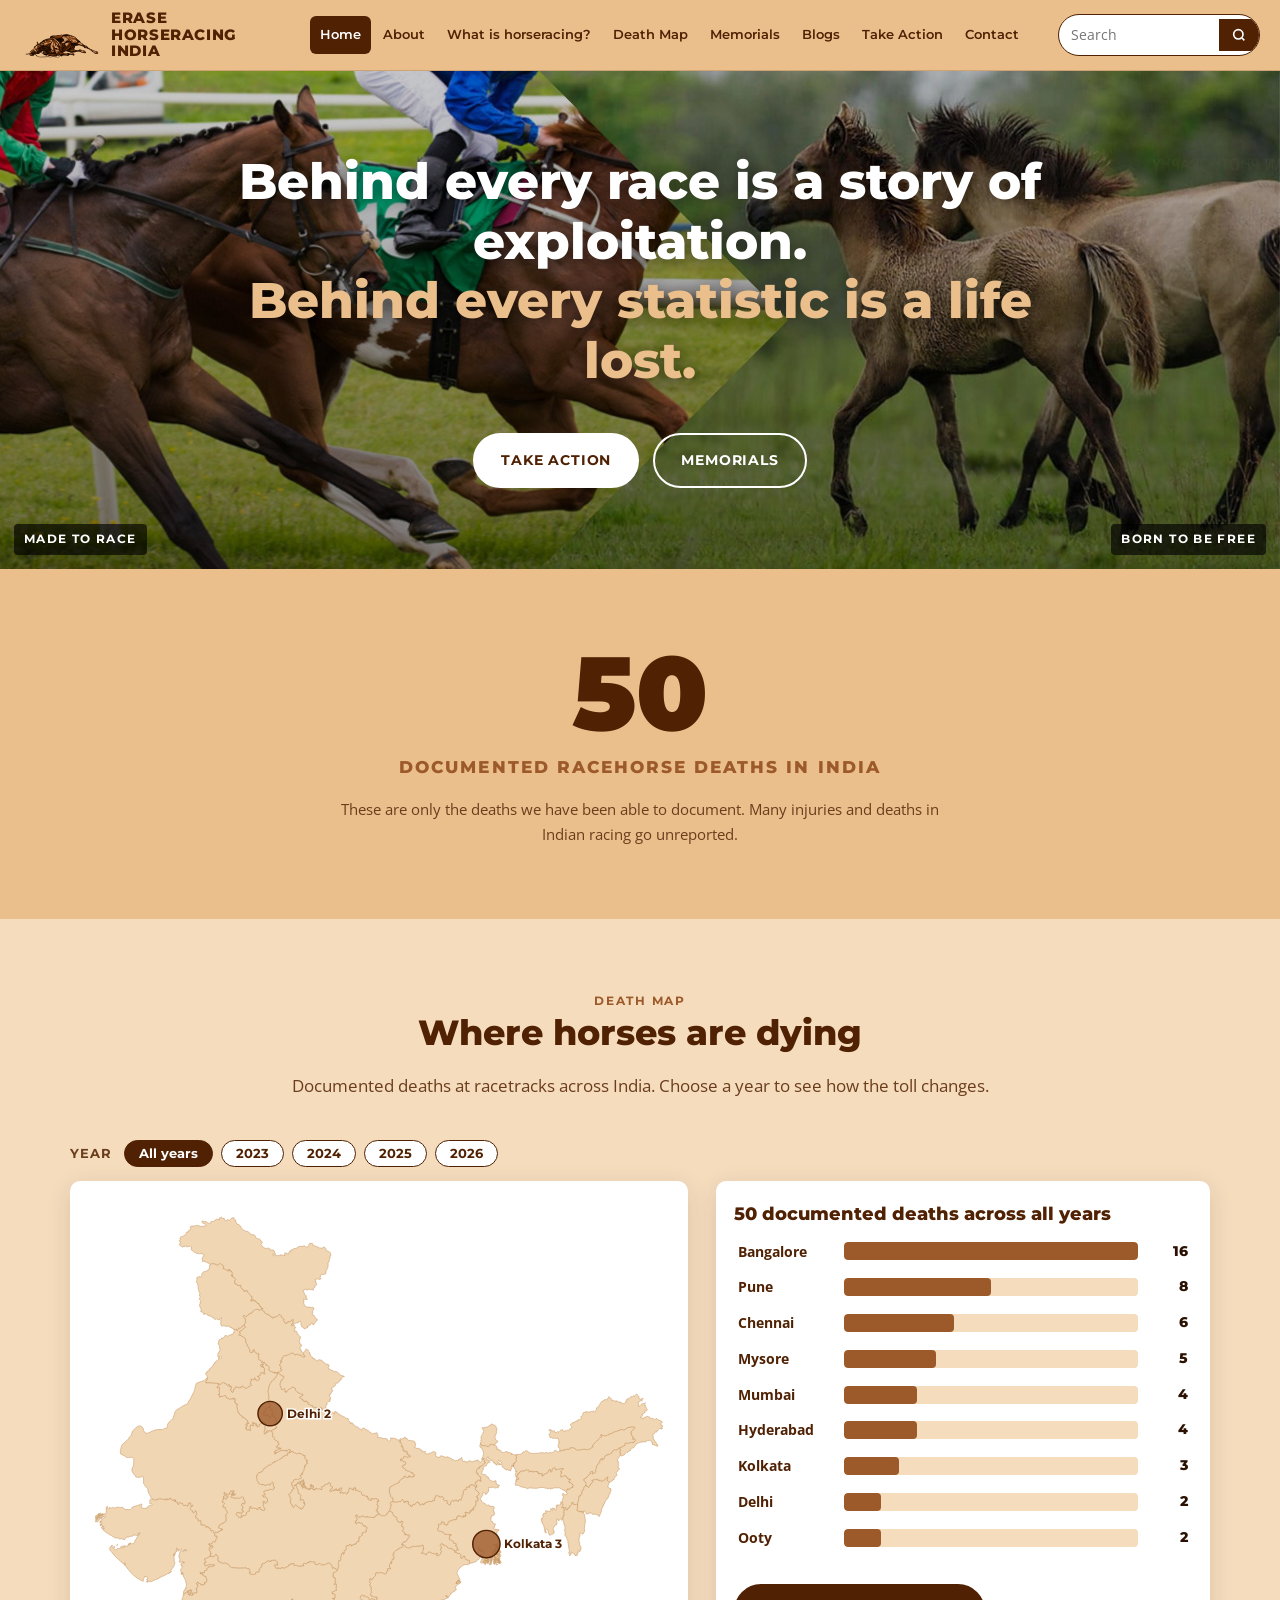
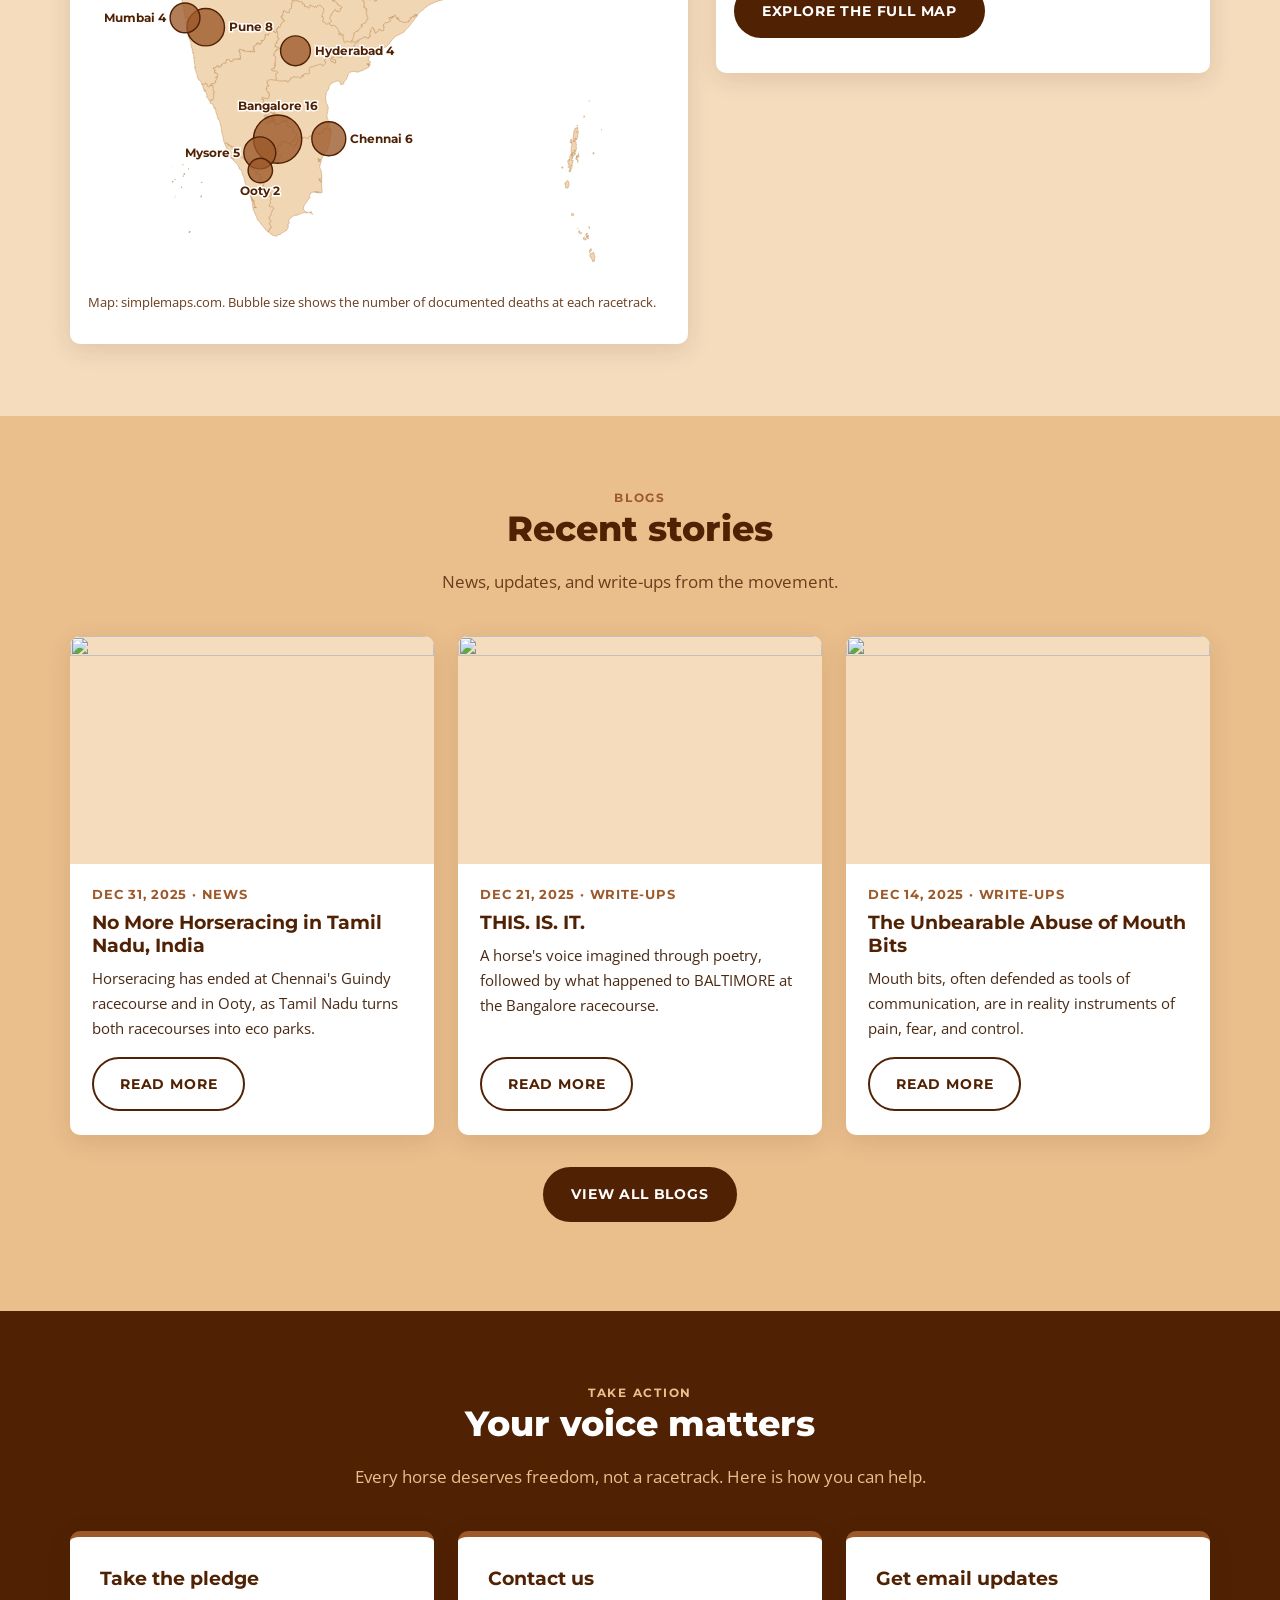
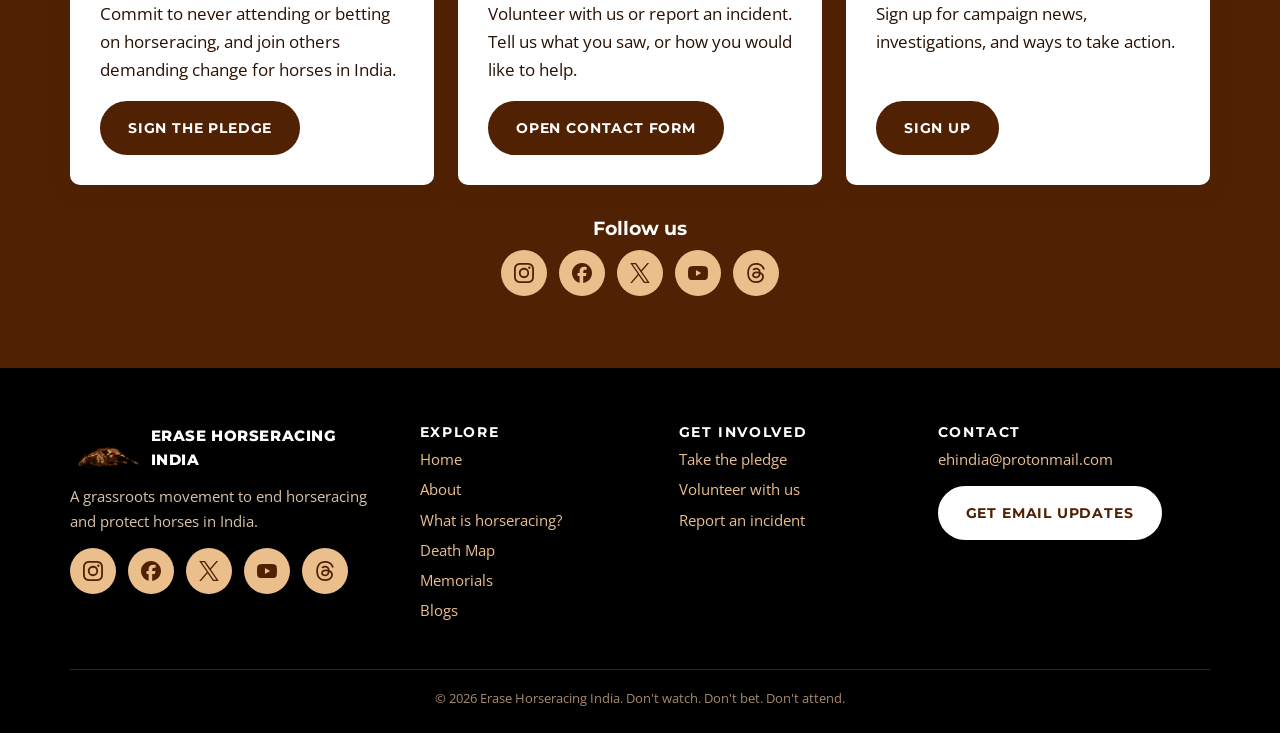
==== index.html @ d346ce2c "Pune blog edits 1" ====
<!doctype html>
<html lang="en">
<head>
<meta charset="utf-8">
<meta name="viewport" content="width=device-width, initial-scale=1">
<title>Erase Horseracing India | End horseracing in India</title>
<meta name="description" content="A movement to end horseracing in India and honor the horses who have suffered and died on Indian racetracks.">
<meta property="og:title" content="Erase Horseracing India | End horseracing in India">
<meta property="og:description" content="A movement to end horseracing in India and honor the horses who have suffered and died on Indian racetracks.">
<meta property="og:image" content="assets/img/hero/home.jpg">
<link rel="icon" type="image/png" href="assets/img/favicon.png">
<link rel="preconnect" href="https://fonts.googleapis.com">
<link rel="preconnect" href="https://fonts.gstatic.com" crossorigin>
<link href="https://fonts.googleapis.com/css2?family=Montserrat:wght@500;600;700;800;900&family=Open+Sans:wght@400;600;700&display=swap" rel="stylesheet">
<link rel="stylesheet" href="assets/css/style.css?v=202611091452">
<script src="assets/js/main.js?v=202611091452" defer></script>
</head>
<body data-page="home">
<main id="main">

<section class="hero">
  <div class="hero-media">
    <img src="assets/img/hero/home.jpg" alt="Left: racehorses being ridden hard on a turf track. Right: a mare and foal running free in a grassy field." fetchpriority="high">
    <span class="hero-label hero-label--left">Made to race</span>
    <span class="hero-label hero-label--right">Born to be free</span>
  </div>
  <div class="hero-copy">
    <h1>Behind every race is a story of exploitation. <span>Behind every statistic is a life lost.</span></h1>
    <div class="btn-row">
      <a class="btn btn--light" href="take-action.html">Take Action</a>
      <a class="btn btn--outline" style="color:#fff;border-color:#fff" href="memorials.html">Memorials</a>
    </div>
  </div>
</section>

<section class="section">
  <div class="container counter">
    <div class="num" id="death-count">0</div>
    <div class="label">Documented racehorse deaths in India</div>
    <p class="note">These are only the deaths we have been able to document. Many injuries and deaths in Indian racing go unreported.</p>
  </div>
</section>

<section class="section section--light">
  <div class="container">
    <div class="section-head"><div class="eyebrow">Death Map</div><h2>Where horses are dying</h2><p>Documented deaths at racetracks across India. Choose a year to see how the toll changes.</p></div>
    <div id="home-map"></div>
  </div>
</section>

<section class="section">
  <div class="container">
    <div class="section-head"><div class="eyebrow">Blogs</div><h2>Recent stories</h2><p>News, updates, and write-ups from the movement.</p></div>
    <div class="grid grid-3" id="recent-blogs"></div>
    <p class="center mt"><a class="btn btn--primary" href="blogs.html">View all blogs</a></p>
  </div>
</section>

<section class="section section--dark" id="take-action">
  <div class="container">
    <div class="section-head"><div class="eyebrow" style="color:#eabf8c">Take Action</div><h2>Your voice matters</h2><p>Every horse deserves freedom, not a racetrack. Here is how you can help.</p></div>
    <div class="grid grid-3">
      <div class="action-card"><h3>Take the pledge</h3><p>Commit to never attending or betting on horseracing, and join others demanding change for horses in India.</p><a class="btn btn--primary" data-form="pledge" href="#">Sign the pledge</a></div>
      <div class="action-card"><h3>Contact us</h3><p>Volunteer with us or report an incident. Tell us what you saw, or how you would like to help.</p><a class="btn btn--primary" data-form="contact" href="#">Open contact form</a></div>
      <div class="action-card"><h3>Get email updates</h3><p>Sign up for campaign news, investigations, and ways to take action.</p><a class="btn btn--primary" data-form="signup" href="#">Sign up</a></div>
    </div>
    <div class="center mt"><h3>Follow us</h3><div data-socials="socials--light" style="display:flex;justify-content:center"></div></div>
  </div>
</section>
</main>
</body>
</html>
---- assets/css/style.css ----
/* Erase Horseracing India - site styles */
:root {
  --sand: #eabf8c;      /* page background */
  --brown: #502103;     /* primary dark */
  --rust: #9c592a;      /* accent */
  --black: #000000;
  --white: #ffffff;
  --sand-light: #f4dcbd;
  --sand-dark: #d9a86e;
  --text: #2a1102;
  --muted: #6b3d1c;
  --radius: 10px;
  --shadow: 0 6px 24px rgba(80, 33, 3, 0.12);
  --max: 1180px;
  --font-head: "Montserrat", system-ui, sans-serif;
  --font-body: "Open Sans", system-ui, sans-serif;
}

* { box-sizing: border-box; }
html { scroll-behavior: smooth; }
body {
  margin: 0;
  background: var(--sand);
  color: var(--text);
  font-family: var(--font-body);
  font-size: 17px;
  line-height: 1.65;
  -webkit-font-smoothing: antialiased;
}
img { max-width: 100%; display: block; }
a { color: var(--brown); }
a:hover { color: var(--rust); }
h1, h2, h3, h4 { font-family: var(--font-head); color: var(--brown); line-height: 1.2; margin: 0 0 .5em; }
h1 { font-size: clamp(2rem, 4.5vw, 3.1rem); font-weight: 800; }
h2 { font-size: clamp(1.6rem, 3vw, 2.2rem); font-weight: 800; }
h3 { font-size: 1.2rem; font-weight: 700; }
p { margin: 0 0 1em; }
.container { max-width: var(--max); margin: 0 auto; padding: 0 20px; }
.section { padding: 72px 0; }
.section--light { background: var(--sand-light); }
.section--dark { background: var(--brown); color: var(--sand-light); }
.section--dark h2, .section--dark h3 { color: var(--white); }
.section-head { text-align: center; max-width: 720px; margin: 0 auto 40px; }
.section-head p { color: var(--muted); }
.section--dark .section-head p { color: var(--sand); }
.eyebrow { font-family: var(--font-head); font-weight: 700; letter-spacing: .14em; text-transform: uppercase; font-size: .78rem; color: var(--rust); }
.skip { position: absolute; left: -999px; }
.skip:focus { left: 12px; top: 12px; z-index: 100; background: var(--white); padding: 8px 12px; }

/* Buttons */
.btn {
  display: inline-flex; align-items: center; gap: 8px; justify-content: center;
  font-family: var(--font-head); font-weight: 700; text-transform: uppercase; letter-spacing: .06em; font-size: .85rem;
  padding: 14px 26px; border-radius: 999px; border: 2px solid var(--brown);
  text-decoration: none; cursor: pointer; transition: all .2s ease;
}
.btn--primary { background: var(--brown); color: var(--white); }
.btn--primary:hover { background: var(--rust); border-color: var(--rust); color: var(--white); }
.btn--outline { background: transparent; color: var(--brown); }
.btn--outline:hover { background: var(--brown); color: var(--white); }
.btn--light { background: var(--white); color: var(--brown); border-color: var(--white); }
.btn--light:hover { background: var(--sand); border-color: var(--sand); color: var(--brown); }
.btn-row { display: flex; flex-wrap: wrap; gap: 14px; }

/* Header */
.site-header { position: sticky; top: 0; z-index: 50; background: var(--sand); border-bottom: 1px solid rgba(80,33,3,.18); }
.header-inner { display: grid; grid-template-columns: auto 1fr auto; align-items: center; gap: 20px; max-width: 1360px; margin: 0 auto; padding: 10px 20px; }
.brand { display: flex; align-items: center; gap: 10px; text-decoration: none; }
.brand img { height: 46px; width: auto; }
.brand span { font-family: "Montserrat", sans-serif; text-transform: uppercase; font-weight: 800; font-size: .95rem; letter-spacing: .04em; line-height: 1.1; color: var(--brown); max-width: 170px; }
.main-nav ul { list-style: none; display: flex; justify-content: center; flex-wrap: wrap; gap: 2px; margin: 0; padding: 0; }
.main-nav a { display: block; padding: 8px 10px; font-family: var(--font-head); font-weight: 600; font-size: .82rem; text-decoration: none; color: var(--brown); border-radius: 6px; white-space: nowrap; }
.main-nav a:hover { background: var(--sand-light); }
.main-nav a[aria-current="page"] { background: var(--brown); color: var(--white); }
.search-form { display: flex; align-items: center; background: var(--white); border: 1.5px solid var(--brown); border-radius: 999px; overflow: hidden; }
.search-form input { border: 0; outline: 0; padding: 8px 12px; font: inherit; font-size: .88rem; width: 160px; background: transparent; color: var(--text); }
.search-form button { border: 0; background: var(--brown); color: var(--white); padding: 8px 12px; cursor: pointer; display: flex; }
.search-form button:hover { background: var(--rust); }
.nav-toggle { display: none; background: none; border: 2px solid var(--brown); border-radius: 8px; padding: 6px 10px; color: var(--brown); font-family: var(--font-head); font-weight: 700; cursor: pointer; }

@media (max-width: 1180px) {
  .header-inner { grid-template-columns: 1fr auto; }
  .nav-toggle { display: inline-block; }
  .main-nav { grid-column: 1 / -1; display: none; }
  .main-nav.open { display: block; }
  .main-nav ul { flex-direction: column; align-items: stretch; padding-bottom: 8px; }
  .main-nav a { font-size: .95rem; padding: 10px 12px; }
  .header-search { grid-column: 1 / -1; display: none; }
  .header-search.open { display: block; padding-bottom: 12px; }
  .search-form input { width: 100%; }
  .header-search .search-form { width: 100%; }
}

/* Hero */
.hero { position: relative; background: var(--black); overflow: hidden; }
.hero-media { position: relative; aspect-ratio: 18 / 7; min-height: 480px; max-height: 760px; width: 100%; }
.hero-media img { width: 100%; height: 100%; object-fit: cover; object-position: center; }
.hero-media::after { content: ""; position: absolute; inset: 0; background: linear-gradient(180deg, rgba(0,0,0,.2) 0%, rgba(0,0,0,.5) 100%); pointer-events: none; }
.hero-label { position: absolute; bottom: 14px; z-index: 3; background: rgba(0,0,0,.65); color: var(--white); font-family: var(--font-head); font-weight: 700; text-transform: uppercase; letter-spacing: .12em; font-size: .72rem; padding: 6px 10px; border-radius: 4px; }
.hero-label--left { left: 14px; }
.hero-label--right { right: 14px; }
.hero-copy { position: absolute; inset: 0; z-index: 2; display: flex; flex-direction: column; justify-content: center; align-items: center; text-align: center; padding: 40px 20px; }
.hero-copy h1 { color: var(--white); max-width: 900px; text-shadow: 0 2px 18px rgba(0,0,0,.6); }
.hero-copy h1 span { color: var(--sand); display: block; }
.hero-copy .btn-row { justify-content: center; margin-top: 18px; }
@media (max-width: 760px) {
  .hero-media { aspect-ratio: 4500 / 1750; min-height: 0; }
  .hero-media::after { display: none; }
  .hero-label { bottom: 8px; font-size: .62rem; padding: 4px 8px; }
  .hero-label--left { left: 8px; }
  .hero-label--right { right: 8px; }
  .hero-copy { position: static; background: var(--brown); padding: 32px 20px 36px; }
  .hero-copy h1 { font-size: 1.7rem; text-shadow: none; }
}

/* Page hero (inner pages) */
.page-hero { background: var(--brown); color: var(--sand-light); padding: 64px 0 56px; }
.page-hero h1 { color: var(--white); }
.page-hero p { max-width: 760px; font-size: 1.1rem; margin: 0; color: var(--sand); }

/* Stats */
.counter { text-align: center; }
.counter .num { font-family: var(--font-head); font-weight: 900; font-size: clamp(3.5rem, 10vw, 6.5rem); line-height: 1; color: var(--brown); }
.counter .label { font-family: var(--font-head); font-weight: 800; text-transform: uppercase; letter-spacing: .12em; color: var(--rust); margin-top: 8px; }
.counter .note { max-width: 640px; margin: 16px auto 0; color: var(--muted); font-size: .95rem; }
.stat-grid { display: grid; grid-template-columns: repeat(auto-fit, minmax(150px, 1fr)); gap: 16px; margin-top: 36px; }
.stat { background: var(--white); border-radius: var(--radius); padding: 16px; text-align: center; box-shadow: var(--shadow); }
.stat b { display: block; font-family: var(--font-head); font-size: 1.8rem; color: var(--brown); }
.stat span { font-size: .85rem; color: var(--muted); font-weight: 600; }

/* Cards */
.grid { display: grid; gap: 24px; }
.grid-3 { grid-template-columns: repeat(auto-fill, minmax(290px, 1fr)); }
.grid-4 { grid-template-columns: repeat(auto-fill, minmax(230px, 1fr)); }
.grid-2 { grid-template-columns: repeat(auto-fit, minmax(300px, 1fr)); }
.card { background: var(--white); border-radius: var(--radius); box-shadow: var(--shadow); overflow: hidden; display: flex; flex-direction: column; }
.card-body { padding: 20px 22px 24px; display: flex; flex-direction: column; flex: 1; }
.card-body p { color: #4a2a14; font-size: .95rem; }
.card-body .btn { margin-top: auto; align-self: flex-start; }
.card-img { aspect-ratio: 16 / 10; object-fit: cover; width: 100%; background: var(--sand-light); }
.card-ph { aspect-ratio: 16 / 10; background: linear-gradient(135deg, var(--brown), var(--rust)); display: flex; align-items: center; justify-content: center; }
.card-ph img { width: 72px; opacity: .85; }
.memorial-card .card-ph img { width: 80%; max-height: 80%; object-fit: contain; opacity: .9; }
.meta { font-size: .8rem; color: var(--rust); font-weight: 700; font-family: var(--font-head); text-transform: uppercase; letter-spacing: .06em; margin-bottom: 6px; }
.card h3 a { text-decoration: none; color: var(--brown); }
.card h3 a:hover { color: var(--rust); }
.tag { display: inline-block; background: var(--sand-light); color: var(--brown); border-radius: 999px; padding: 2px 10px; font-size: .75rem; font-weight: 700; font-family: var(--font-head); }

/* Action cards */
.action-card { background: var(--white); border-radius: var(--radius); padding: 30px; box-shadow: var(--shadow); border-top: 6px solid var(--rust); display: flex; flex-direction: column; }
.action-card .btn { margin-top: auto; align-self: flex-start; }
.section--dark .action-card h3 { color: var(--brown); }
.section--dark .action-card { color: var(--text); }

/* Socials */
.socials { display: flex; flex-wrap: wrap; gap: 12px; }
.socials a { width: 46px; height: 46px; border-radius: 50%; background: var(--brown); display: inline-flex; align-items: center; justify-content: center; transition: background .2s; }
.socials a:hover { background: var(--rust); }
.socials svg { width: 20px; height: 20px; fill: var(--white); }
.socials--light a { background: var(--sand); }
.socials--light a:hover { background: var(--white); }
.socials--light svg { fill: var(--brown); }

/* Footer */
.site-footer { background: var(--black); color: #d8c3a8; padding: 56px 0 24px; font-size: .92rem; }
.site-footer a { color: var(--sand); text-decoration: none; }
.site-footer a.btn--light { color: var(--brown); }
.site-footer a.btn--light:hover { color: var(--brown); text-decoration: none; }
.site-footer a:hover { color: var(--white); text-decoration: underline; }
.footer-grid { display: grid; grid-template-columns: 1.4fr 1fr 1fr 1.2fr; gap: 32px; }
.footer-grid h4 { color: var(--white); font-size: .85rem; text-transform: uppercase; letter-spacing: .12em; }
.footer-grid ul { list-style: none; padding: 0; margin: 0; }
.footer-grid li { margin-bottom: 6px; }
.footer-brand { display: flex; gap: 10px; align-items: center; margin-bottom: 12px; }
.footer-brand img { height: 40px; width: auto; }
.footer-brand span { font-family: "Montserrat", sans-serif; text-transform: uppercase; font-weight: 800; color: var(--white); letter-spacing: .04em; }
.footer-bottom { border-top: 1px solid #3a2414; margin-top: 40px; padding-top: 18px; text-align: center; color: #a68a6c; font-size: .82rem; }
@media (max-width: 860px) { .footer-grid { grid-template-columns: 1fr 1fr; } }
@media (max-width: 520px) { .footer-grid { grid-template-columns: 1fr; } }

/* Death map */
.map-wrap { display: grid; grid-template-columns: 1.25fr 1fr; gap: 28px; align-items: start; }
@media (max-width: 900px) { .map-wrap { grid-template-columns: 1fr; } }
.map-panel { background: var(--white); border-radius: var(--radius); box-shadow: var(--shadow); padding: 18px; }
.map-toolbar { display: flex; flex-wrap: wrap; align-items: center; gap: 8px; margin-bottom: 14px; }
.map-toolbar .lbl { font-family: var(--font-head); font-weight: 700; font-size: .8rem; text-transform: uppercase; letter-spacing: .08em; color: var(--muted); margin-right: 4px; }
.chip { border: 1.5px solid var(--brown); background: var(--white); color: var(--brown); border-radius: 999px; padding: 5px 14px; font-family: var(--font-head); font-weight: 700; font-size: .8rem; cursor: pointer; }
.chip:hover { background: var(--sand-light); }
.chip[aria-pressed="true"] { background: var(--brown); color: var(--white); }
.india-map { position: relative; width: 100%; }
.india-map svg { width: 100%; height: auto; display: block; }
.india-map #features path { fill: #f1d6b3; stroke: #c89a68; stroke-width: .8; }
.bubble { fill: rgba(156, 89, 42, .78); stroke: var(--brown); stroke-width: 2; cursor: pointer; transition: r .35s ease, fill .2s; }
.bubble:hover, .bubble.active { fill: rgba(80, 33, 3, .9); }
.bubble.zero { fill: rgba(255,255,255,.9); stroke-dasharray: 3 3; }
.bubble-label { font-family: var(--font-head); font-weight: 700; font-size: 17px; fill: var(--brown); pointer-events: none; paint-order: stroke; stroke: #fff; stroke-width: 4px; }
.map-tip { position: absolute; pointer-events: none; background: var(--black); color: var(--white); padding: 8px 12px; border-radius: 8px; font-size: .85rem; transform: translate(-50%, calc(-100% - 12px)); white-space: nowrap; opacity: 0; transition: opacity .15s; z-index: 5; }
.map-tip b { color: var(--sand); }
.map-total { font-family: var(--font-head); font-weight: 800; color: var(--brown); font-size: 1.1rem; margin: 0 0 10px; }
.bars { display: flex; flex-direction: column; gap: 8px; }
.bar-row { display: grid; grid-template-columns: 96px 1fr 40px; gap: 10px; align-items: center; font-size: .9rem; cursor: pointer; border-radius: 6px; padding: 2px 4px; }
.bar-row:hover, .bar-row.active { background: var(--sand-light); }
.bar-row .name { font-weight: 700; color: var(--brown); }
.bar-track { display: block; background: var(--sand-light); border-radius: 4px; height: 18px; overflow: hidden; }
.bar-fill { display: block; height: 100%; background: var(--rust); border-radius: 4px; transition: width .4s ease; }
.bar-row .val { font-family: var(--font-head); font-weight: 800; text-align: right; }
.data-table { width: 100%; border-collapse: collapse; font-size: .9rem; margin-top: 16px; }
.data-table th, .data-table td { padding: 8px 10px; border-bottom: 1px solid #ecd9c1; text-align: right; }
.data-table th:first-child, .data-table td:first-child { text-align: left; }
.data-table th { font-family: var(--font-head); color: var(--brown); cursor: pointer; user-select: none; white-space: nowrap; }
.data-table th:hover { color: var(--rust); }
.data-table tfoot td { font-weight: 800; color: var(--brown); }
.table-scroll { overflow-x: auto; }
.notice { background: #fff4e3; border-left: 5px solid var(--rust); padding: 12px 16px; border-radius: 6px; font-size: .9rem; margin-bottom: 18px; }
.source { font-size: .8rem; color: var(--muted); margin-top: 12px; }

/* Memorials */
.filters { display: flex; flex-wrap: wrap; gap: 12px; align-items: center; margin-bottom: 26px; }
.filters select, .filters input { font: inherit; font-size: .9rem; padding: 9px 12px; border-radius: 8px; border: 1.5px solid var(--brown); background: var(--white); color: var(--text); }
.memorial-card { cursor: pointer; text-align: left; border: 0; padding: 0; font: inherit; color: inherit; transition: transform .2s; }
.memorial-card:hover { transform: translateY(-4px); }
.memorial-card .card-img { aspect-ratio: 4 / 3; object-fit: contain; background: var(--brown); filter: grayscale(35%); }
.memorial-card h3 { font-size: 1.05rem; letter-spacing: .03em; margin-bottom: 4px; }
.memorial-card .card-body { padding: 16px 18px 18px; }
.memorial-card .card-ph { aspect-ratio: 4 / 3; }
.dl { display: grid; grid-template-columns: auto 1fr; gap: 4px 14px; font-size: .92rem; margin: 10px 0 0; }
.dl dt { font-weight: 700; color: var(--brown); }
.dl dd { margin: 0; }
dialog { border: 0; border-radius: 14px; padding: 0; max-width: 620px; max-height: 90vh; overflow-y: auto; width: calc(100% - 32px); box-shadow: 0 20px 60px rgba(0,0,0,.4); }
dialog::backdrop { background: rgba(0,0,0,.6); }
dialog .card-img { aspect-ratio: auto; height: auto; max-height: 60vh; object-fit: contain; background: var(--black); }
dialog .close { position: absolute; top: 10px; right: 10px; background: var(--black); color: var(--white); border: 0; border-radius: 50%; width: 36px; height: 36px; font-size: 1.2rem; cursor: pointer; }

/* Explainer */
.toc { display: flex; flex-wrap: wrap; gap: 8px; margin-bottom: 32px; }
.toc a { background: var(--white); border-radius: 999px; padding: 6px 14px; font-size: .82rem; font-weight: 700; font-family: var(--font-head); text-decoration: none; }
.toc a:hover { background: var(--brown); color: var(--white); }
.explainer { display: flex; flex-direction: column; gap: 28px; }
.ex-item { background: var(--white); border-radius: var(--radius); box-shadow: var(--shadow); display: grid; grid-template-columns: 1fr 1fr; overflow: hidden; scroll-margin-top: 100px; }
.ex-item:nth-child(even) .ex-media { order: 2; }
.ex-media { background: var(--brown); min-height: 260px; position: relative; display: flex; align-items: center; justify-content: center; }
.ex-media img { width: 100%; height: 100%; max-height: 640px; object-fit: contain; }
.ex-media .blurred { width: 100%; }
.ex-media iframe { width: 100%; height: 100%; min-height: 300px; border: 0; display: block; }
.ex-text { padding: 30px; }
.ex-text .num { font-family: var(--font-head); font-weight: 900; color: var(--rust); font-size: .85rem; letter-spacing: .12em; }
.blurred img { filter: blur(22px); }
.reveal { position: absolute; inset: 0; display: flex; align-items: center; justify-content: center; flex-direction: column; gap: 10px; color: var(--white); text-align: center; padding: 20px; }
@media (max-width: 820px) { .ex-item { grid-template-columns: 1fr; } .ex-item:nth-child(even) .ex-media { order: 0; } }

/* Prose / blog */
.prose { max-width: 760px; margin: 0 auto; background: var(--white); padding: 40px clamp(20px, 5vw, 56px); border-radius: var(--radius); box-shadow: var(--shadow); }
.prose p { white-space: pre-line; }
.prose .video { aspect-ratio: 16 / 9; margin: 0 0 1.4em; }
.prose .video.short { aspect-ratio: 9 / 16; max-width: 360px; margin-left: auto; margin-right: auto; }
.prose .post-image { width: 100%; height: auto; border-radius: 8px; margin: 0 0 1.4em; }
.prose ul { margin: 0 0 1em; padding-left: 1.3em; }
.prose li { margin-bottom: 4px; }
.prose .video iframe { width: 100%; height: 100%; border: 0; border-radius: 8px; }
.back { display: inline-block; margin-bottom: 18px; font-weight: 700; font-family: var(--font-head); text-decoration: none; }

/* Team */
.team-card { background: var(--white); border-radius: var(--radius); padding: 24px; text-align: center; box-shadow: var(--shadow); }
.avatar { width: 84px; height: 84px; border-radius: 50%; margin: 0 auto 12px; background: var(--brown); color: var(--sand); display: flex; align-items: center; justify-content: center; font-family: var(--font-head); font-weight: 800; font-size: 1.6rem; }
.team-card .role { color: var(--rust); font-weight: 700; font-size: .9rem; }
.team-card .bio { font-size: .85rem; color: var(--muted); margin-top: 4px; }
.checklist { list-style: none; padding: 0; }
.checklist li { padding-left: 30px; position: relative; margin-bottom: 10px; }
.checklist li::before { content: ""; position: absolute; left: 0; top: 7px; width: 16px; height: 16px; border-radius: 50%; background: var(--rust); box-shadow: inset 0 0 0 4px var(--sand-light); }

/* Contact */
.contact-card { background: var(--white); border-radius: var(--radius); padding: 30px; box-shadow: var(--shadow); }
.contact-line { display: flex; gap: 12px; align-items: center; margin: 10px 0; font-weight: 600; }

/* Search */
.search-results { display: flex; flex-direction: column; gap: 14px; max-width: 820px; }
.result { background: var(--white); border-radius: var(--radius); padding: 18px 22px; box-shadow: var(--shadow); text-decoration: none; display: block; color: var(--text); }
.result:hover { outline: 2px solid var(--rust); color: var(--text); }
.result h3 { margin-bottom: 4px; }
.result mark { background: var(--sand); color: inherit; padding: 0 2px; }
.empty { color: var(--muted); }
.center { text-align: center; }
.mt { margin-top: 32px; }

.map-wrap > * { min-width: 0; }

.credits { font-size: .82rem; color: var(--muted); font-style: italic; margin-top: 14px; }
.ex-text a { color: var(--rust); font-weight: 600; }

.al-justify { text-align: justify; hyphens: auto; -webkit-hyphens: auto; }
.al-center { text-align: center; }
.al-right { text-align: right; }
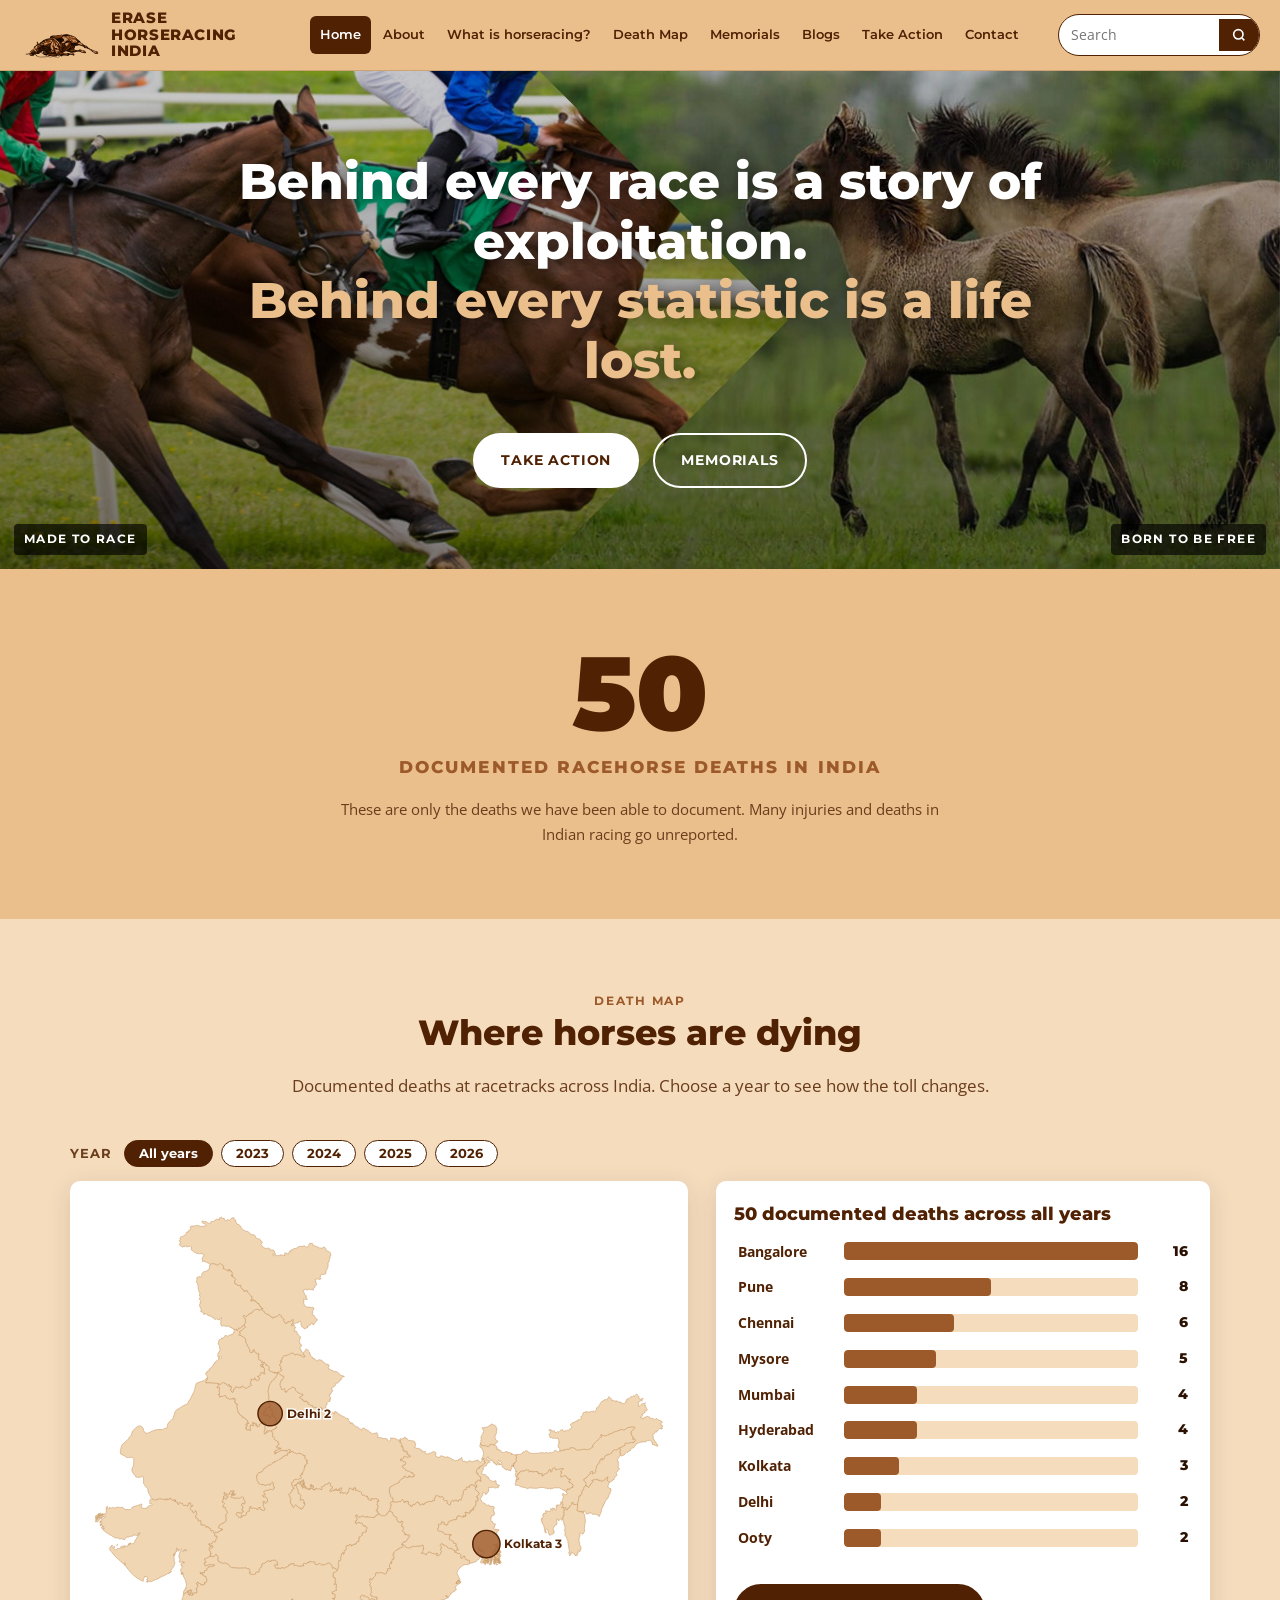
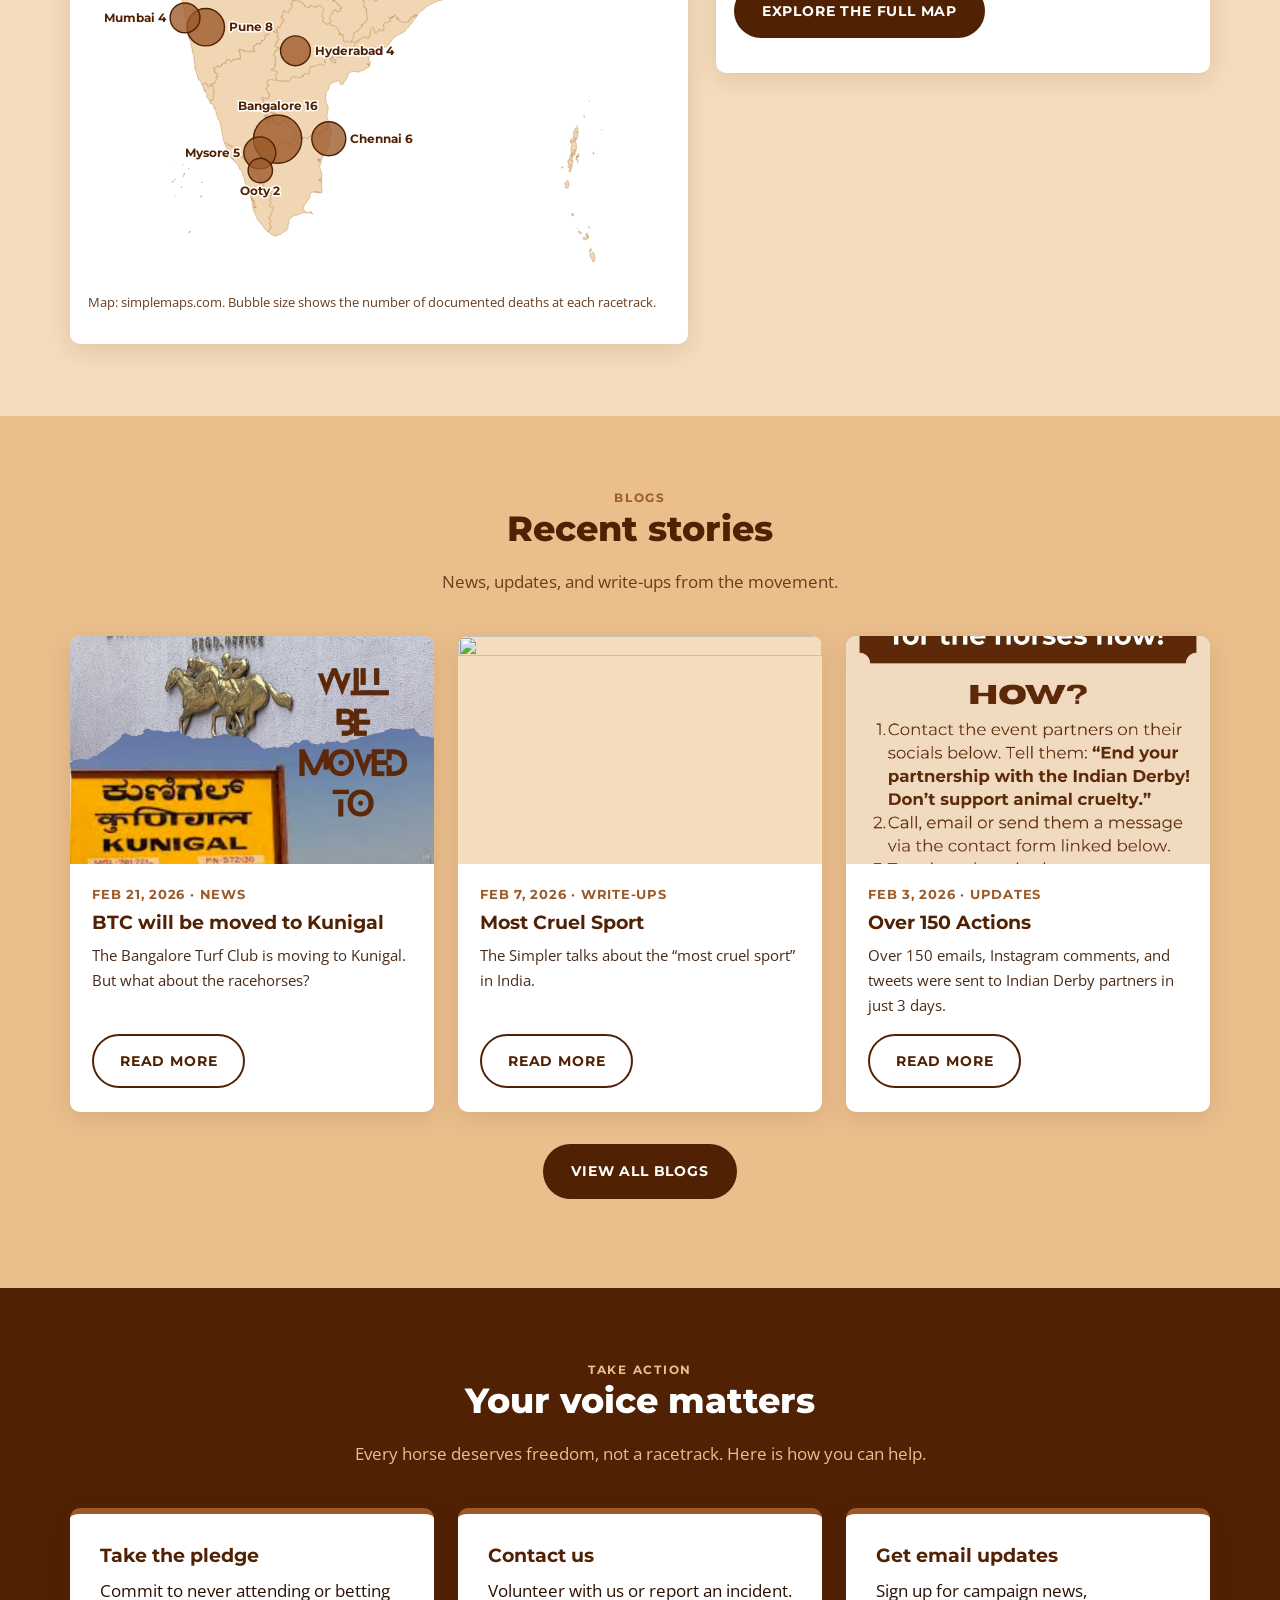
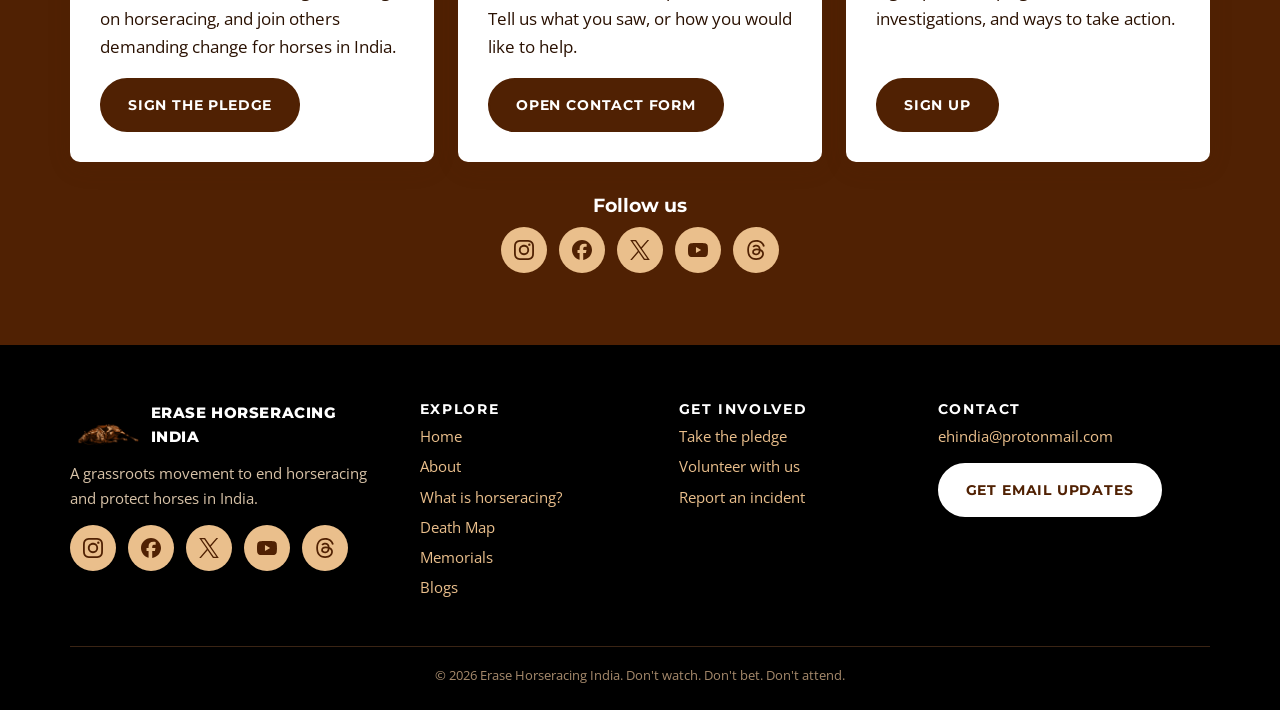
==== commit a77cab03: "blogs edit 2" ====
--- a/index.html
+++ b/index.html
@@ -12,8 +12,8 @@
 <link rel="preconnect" href="https://fonts.googleapis.com">
 <link rel="preconnect" href="https://fonts.gstatic.com" crossorigin>
 <link href="https://fonts.googleapis.com/css2?family=Montserrat:wght@500;600;700;800;900&family=Open+Sans:wght@400;600;700&display=swap" rel="stylesheet">
-<link rel="stylesheet" href="assets/css/style.css?v=202611091452">
-<script src="assets/js/main.js?v=202611091452" defer></script>
+<link rel="stylesheet" href="assets/css/style.css?v=202611100942">
+<script src="assets/js/main.js?v=202611100942" defer></script>
 </head>
 <body data-page="home">
 <main id="main">
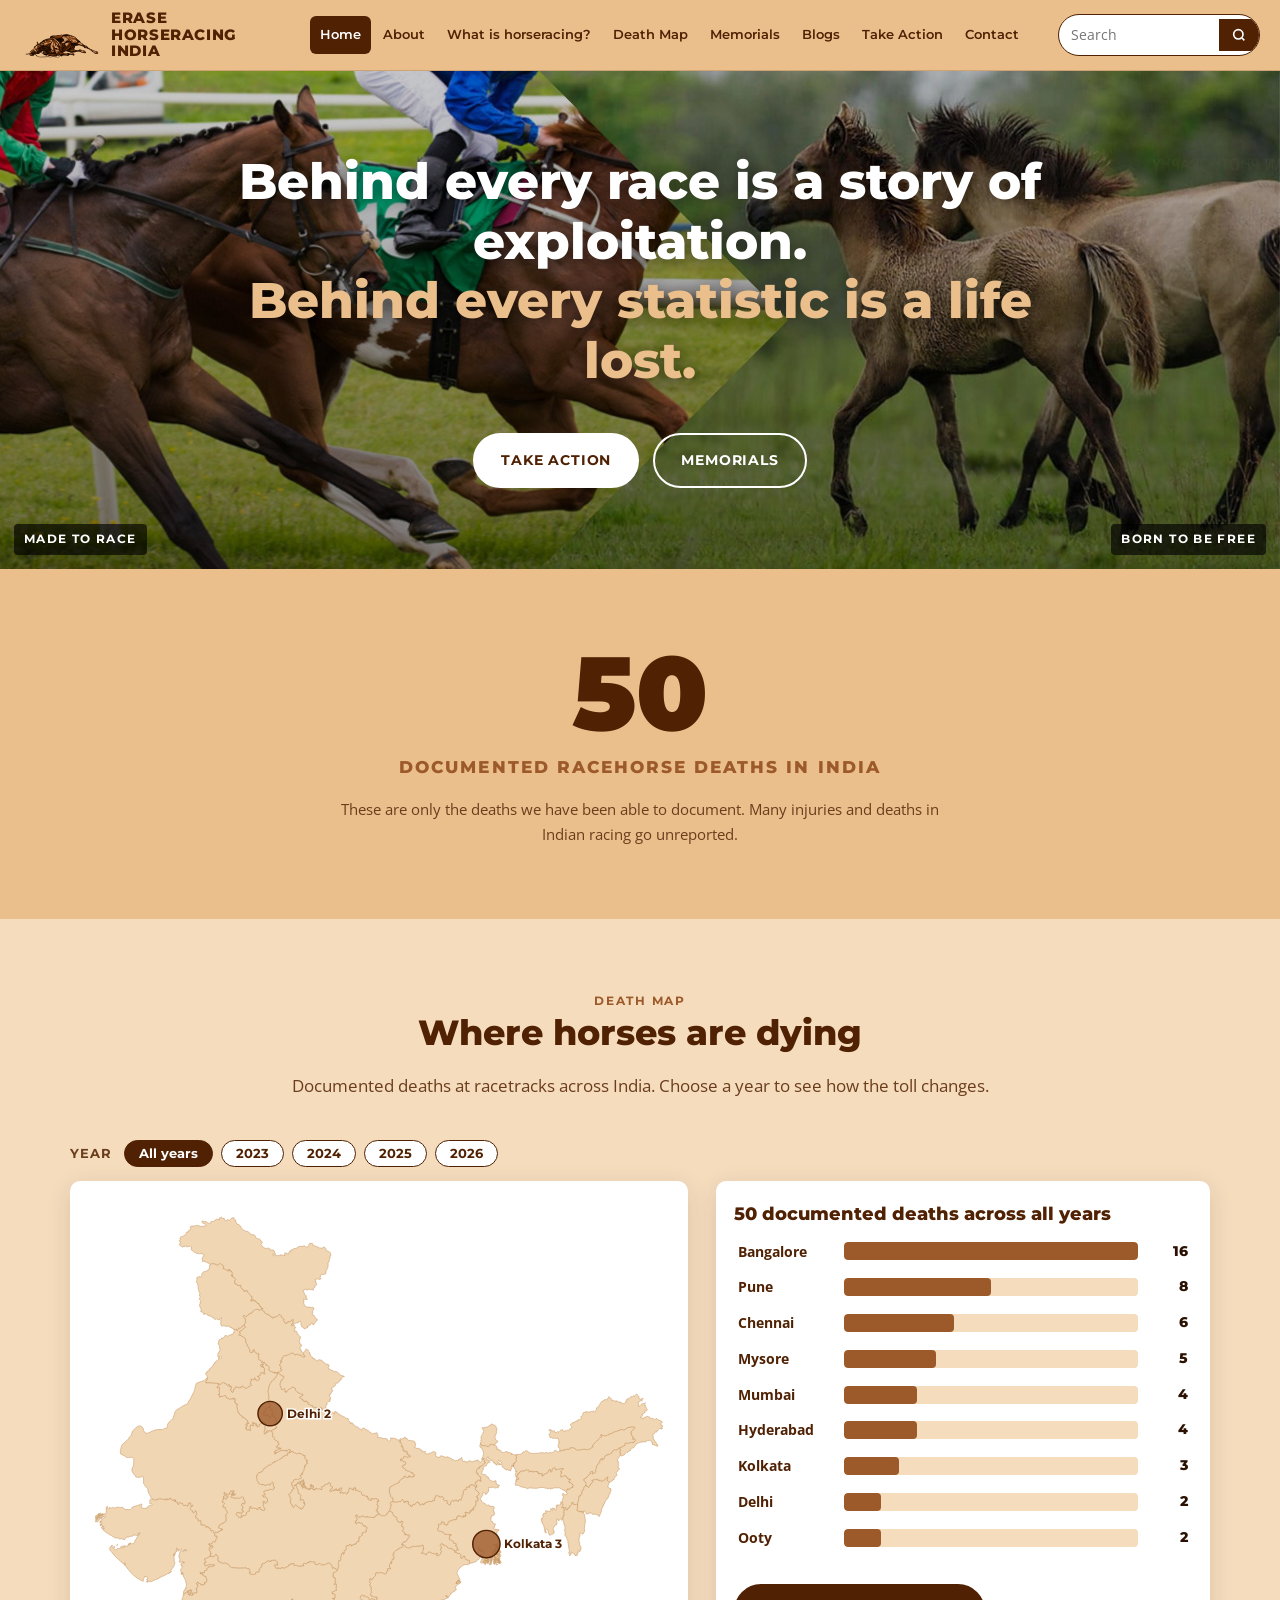
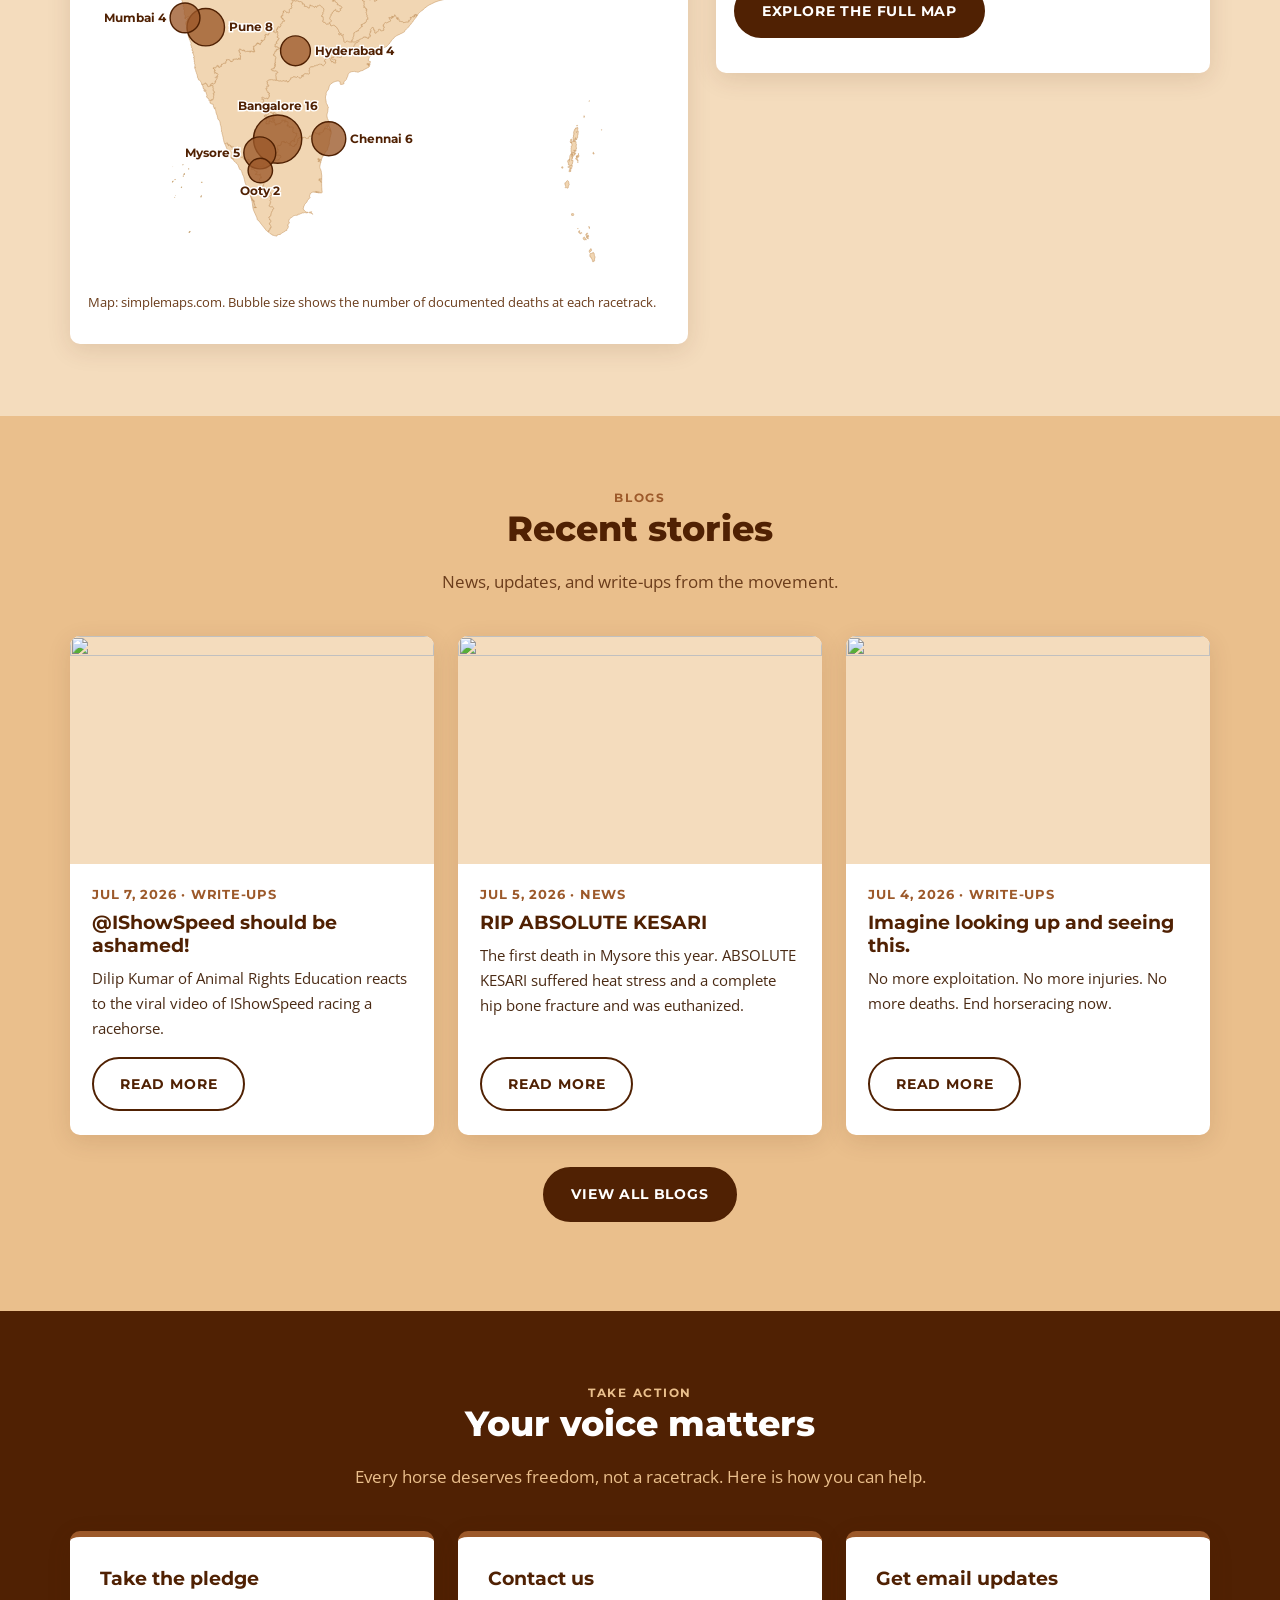
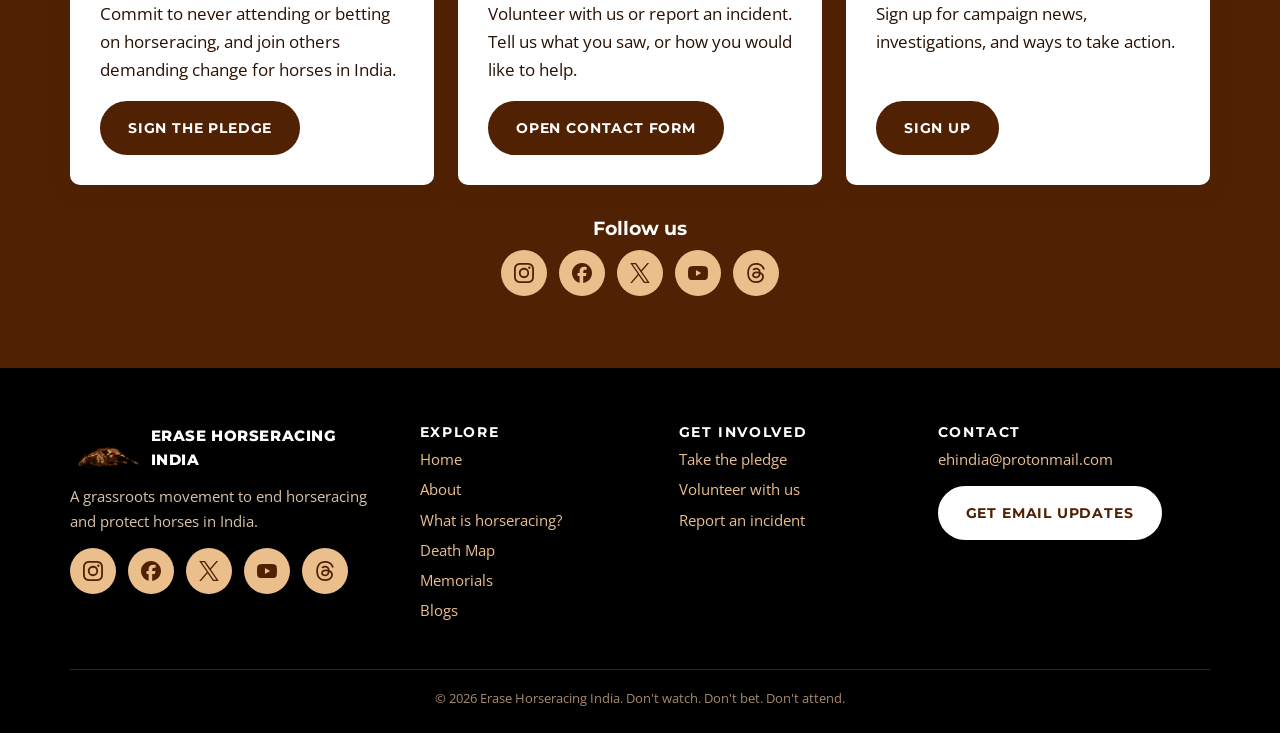
==== commit 2e57bdb1: "blogs edit 3" ====
--- a/index.html
+++ b/index.html
@@ -12,8 +12,8 @@
 <link rel="preconnect" href="https://fonts.googleapis.com">
 <link rel="preconnect" href="https://fonts.gstatic.com" crossorigin>
 <link href="https://fonts.googleapis.com/css2?family=Montserrat:wght@500;600;700;800;900&family=Open+Sans:wght@400;600;700&display=swap" rel="stylesheet">
-<link rel="stylesheet" href="assets/css/style.css?v=202611100942">
-<script src="assets/js/main.js?v=202611100942" defer></script>
+<link rel="stylesheet" href="assets/css/style.css?v=202611110719">
+<script src="assets/js/main.js?v=202611110719" defer></script>
 </head>
 <body data-page="home">
 <main id="main">
--- a/assets/css/style.css
+++ b/assets/css/style.css
@@ -290,3 +290,5 @@
 .al-justify { text-align: justify; hyphens: auto; -webkit-hyphens: auto; }
 .al-center { text-align: center; }
 .al-right { text-align: right; }
+.prose .video-row { display: flex; flex-wrap: wrap; gap: 16px; justify-content: center; margin: 0 0 1.4em; }
+.prose .video-row .video.short { width: calc((100% - 32px) / 3); min-width: 200px; max-width: 260px; margin: 0; }
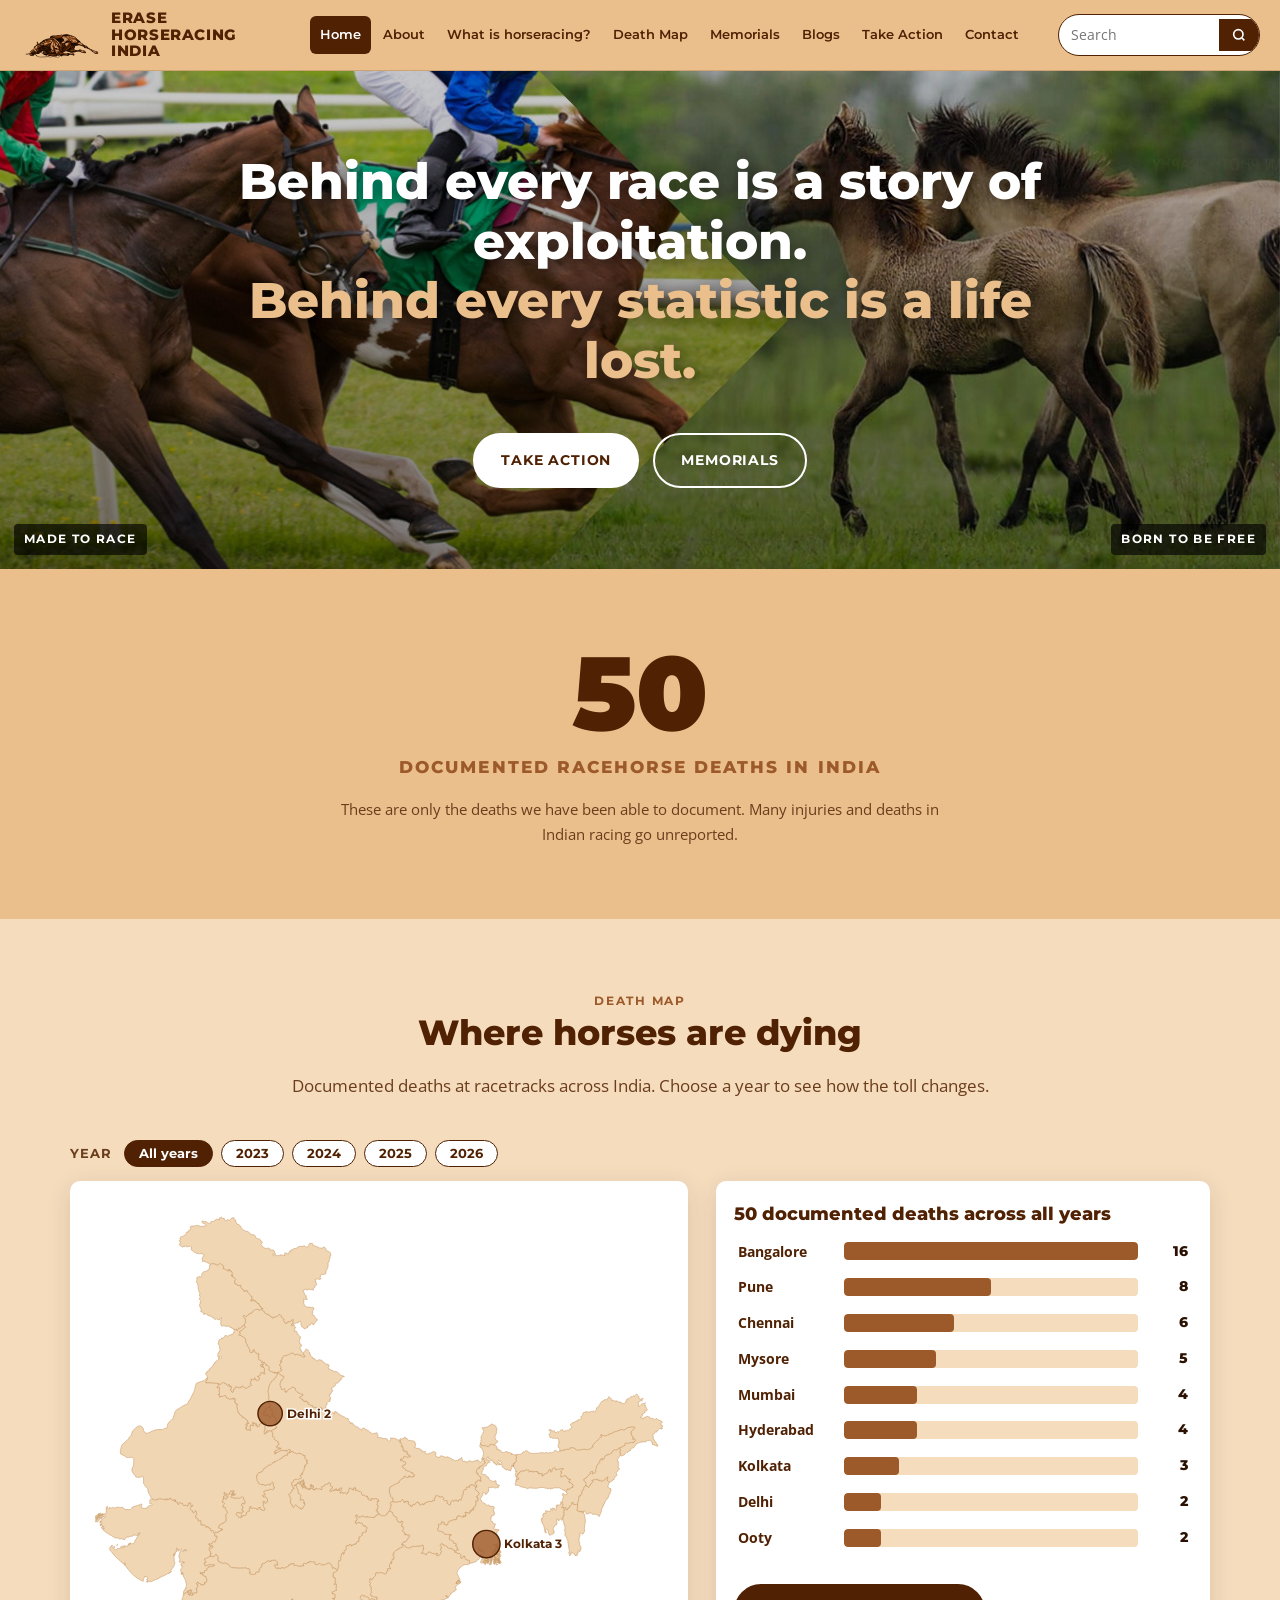
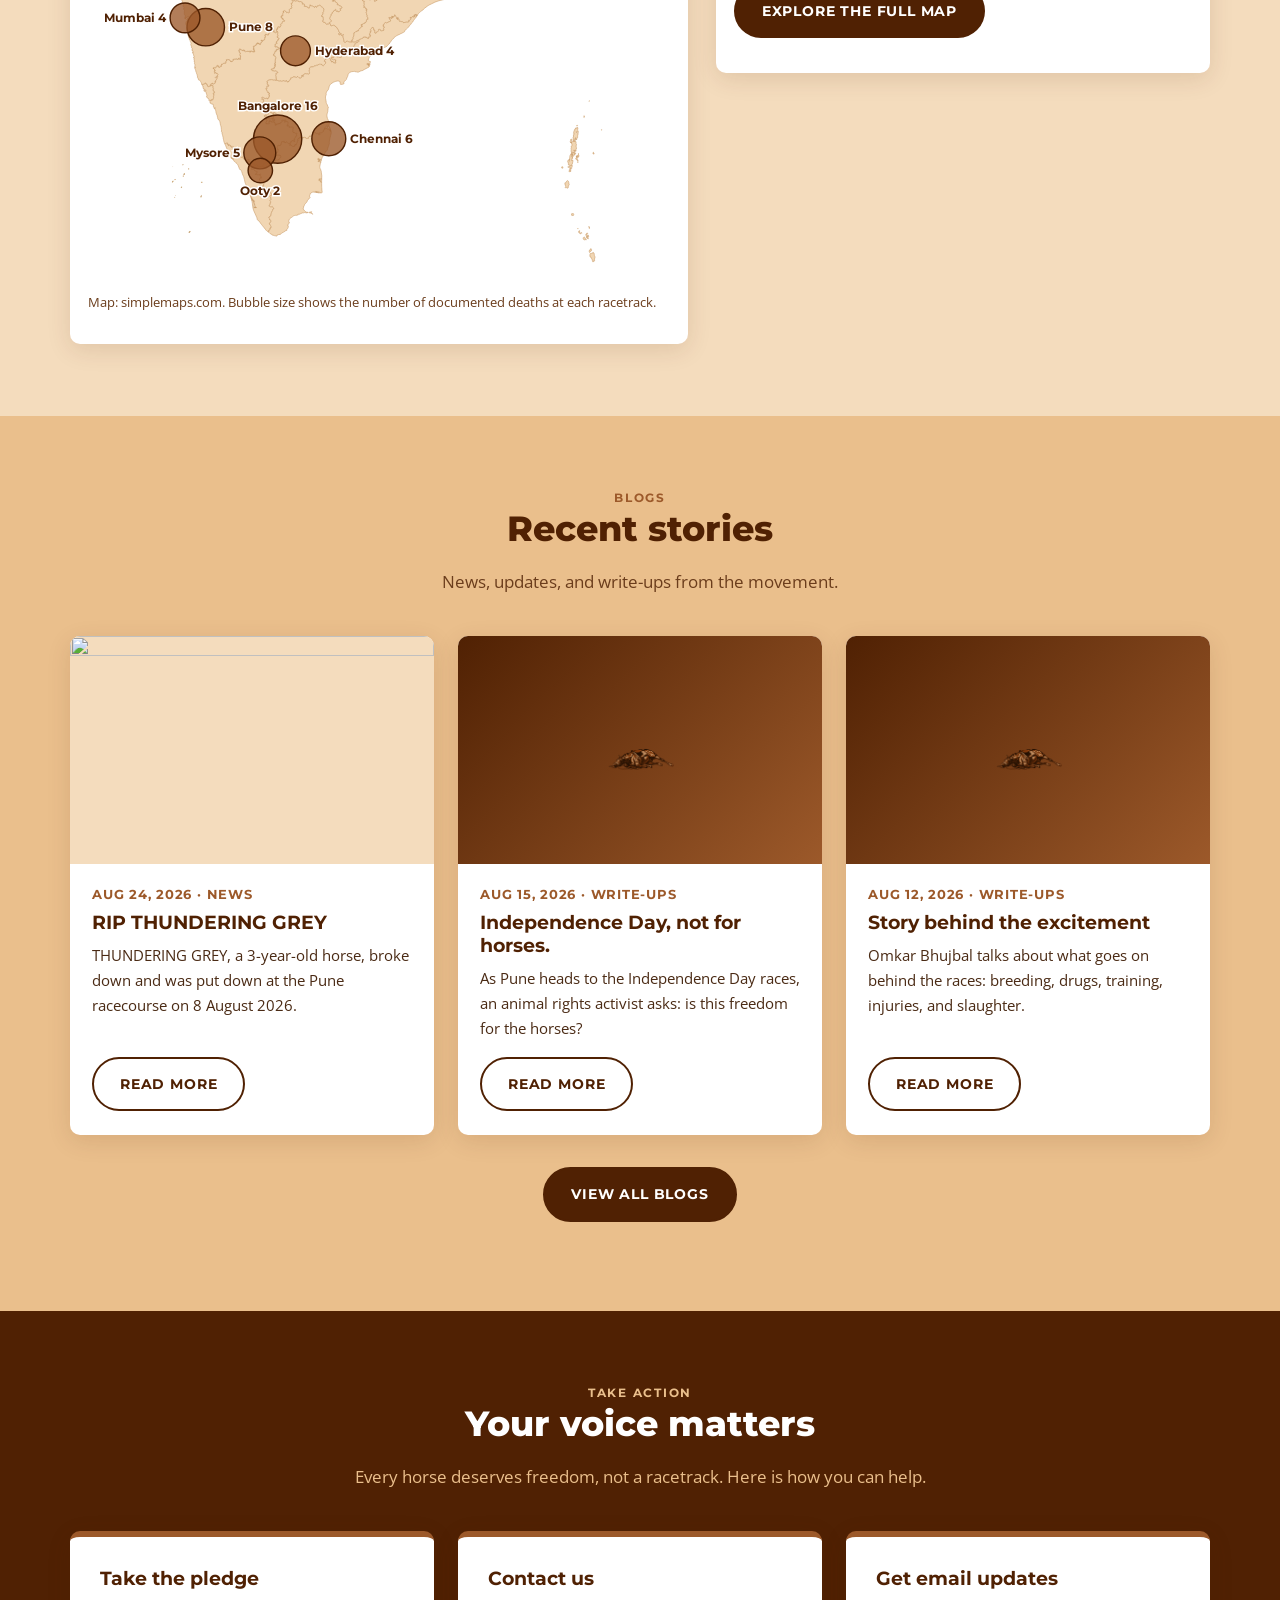
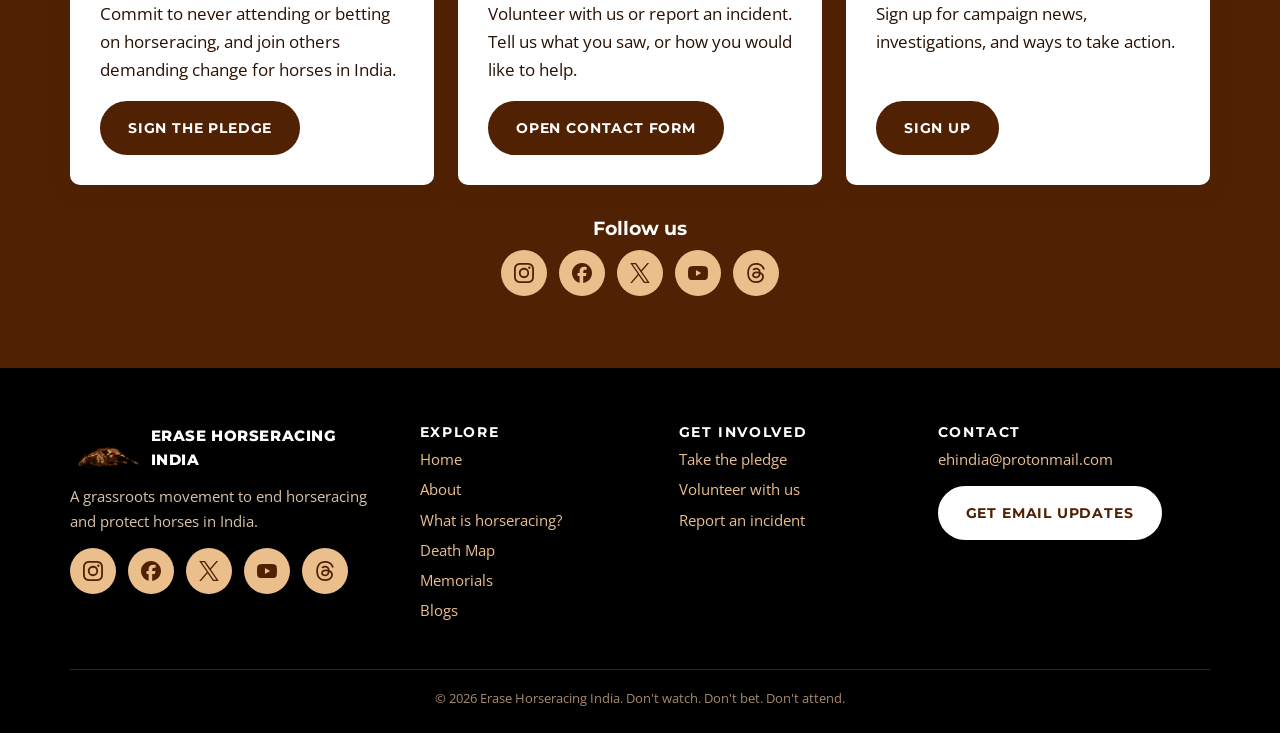
==== commit 30abc7e8: "blogs 4" ====
--- a/index.html
+++ b/index.html
@@ -12,8 +12,8 @@
 <link rel="preconnect" href="https://fonts.googleapis.com">
 <link rel="preconnect" href="https://fonts.gstatic.com" crossorigin>
 <link href="https://fonts.googleapis.com/css2?family=Montserrat:wght@500;600;700;800;900&family=Open+Sans:wght@400;600;700&display=swap" rel="stylesheet">
-<link rel="stylesheet" href="assets/css/style.css?v=202611110719">
-<script src="assets/js/main.js?v=202611110719" defer></script>
+<link rel="stylesheet" href="assets/css/style.css?v=202611110844">
+<script src="assets/js/main.js?v=202611110844" defer></script>
 </head>
 <body data-page="home">
 <main id="main">
--- a/assets/css/style.css
+++ b/assets/css/style.css
@@ -292,3 +292,11 @@
 .al-right { text-align: right; }
 .prose .video-row { display: flex; flex-wrap: wrap; gap: 16px; justify-content: center; margin: 0 0 1.4em; }
 .prose .video-row .video.short { width: calc((100% - 32px) / 3); min-width: 200px; max-width: 260px; margin: 0; }
+.prose .ig-embed { max-width: 420px; margin: 0 auto 1.4em; text-align: center; }
+.prose .ig-embed iframe { width: 100%; height: 640px; border: 1px solid #ecd9c1; border-radius: 8px; background: #fff; }
+.prose .ig-embed a { display: inline-block; margin-top: 6px; font-size: .85rem; font-weight: 700; }
+.prose .ig-card { display: flex; align-items: center; gap: 16px; max-width: 420px; margin: 0 auto 1.6em; padding: 22px 24px; border-radius: 12px; background: var(--brown); color: var(--white); text-decoration: none; }
+.prose .ig-card:hover { background: var(--rust); color: var(--white); }
+.prose .ig-card svg { width: 44px; height: 44px; fill: var(--sand); flex: none; }
+.prose .ig-card b { display: block; font-family: var(--font-head); font-size: 1.05rem; }
+.prose .ig-card small { color: var(--sand); font-size: .85rem; }
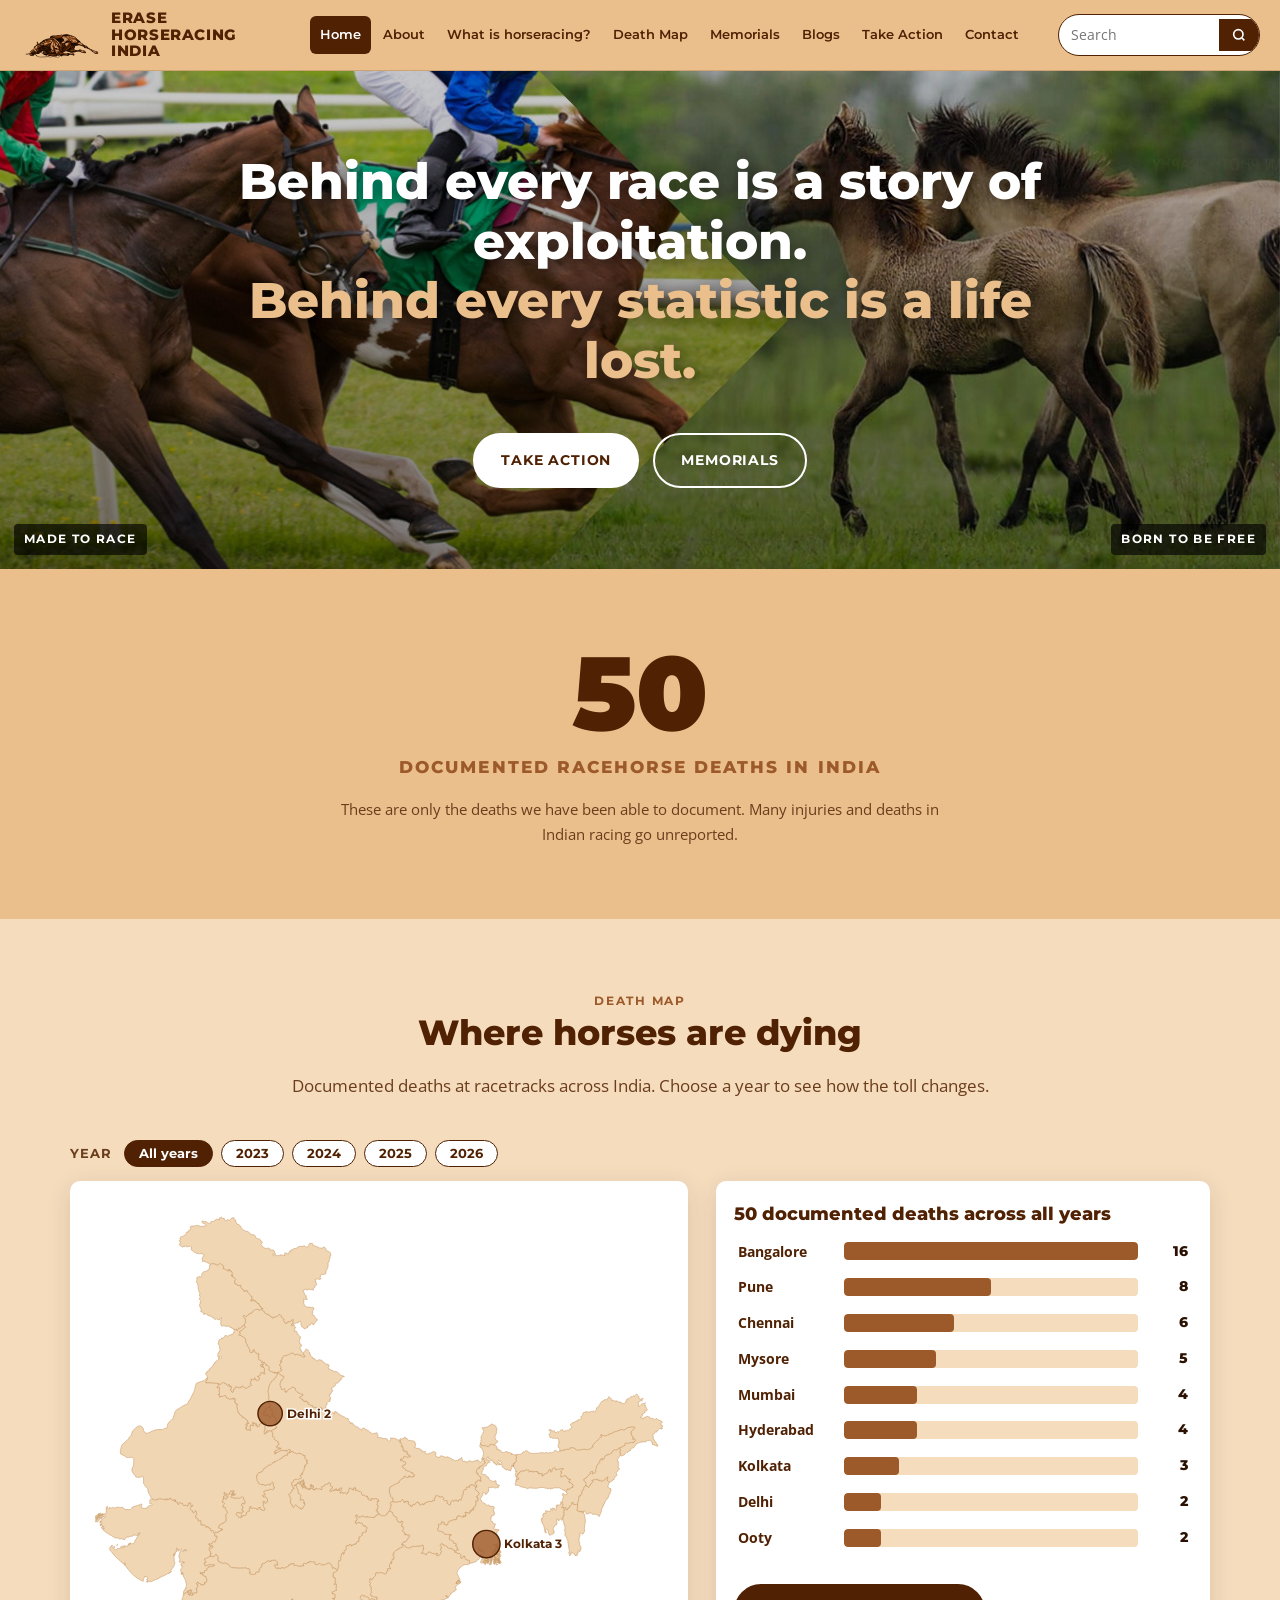
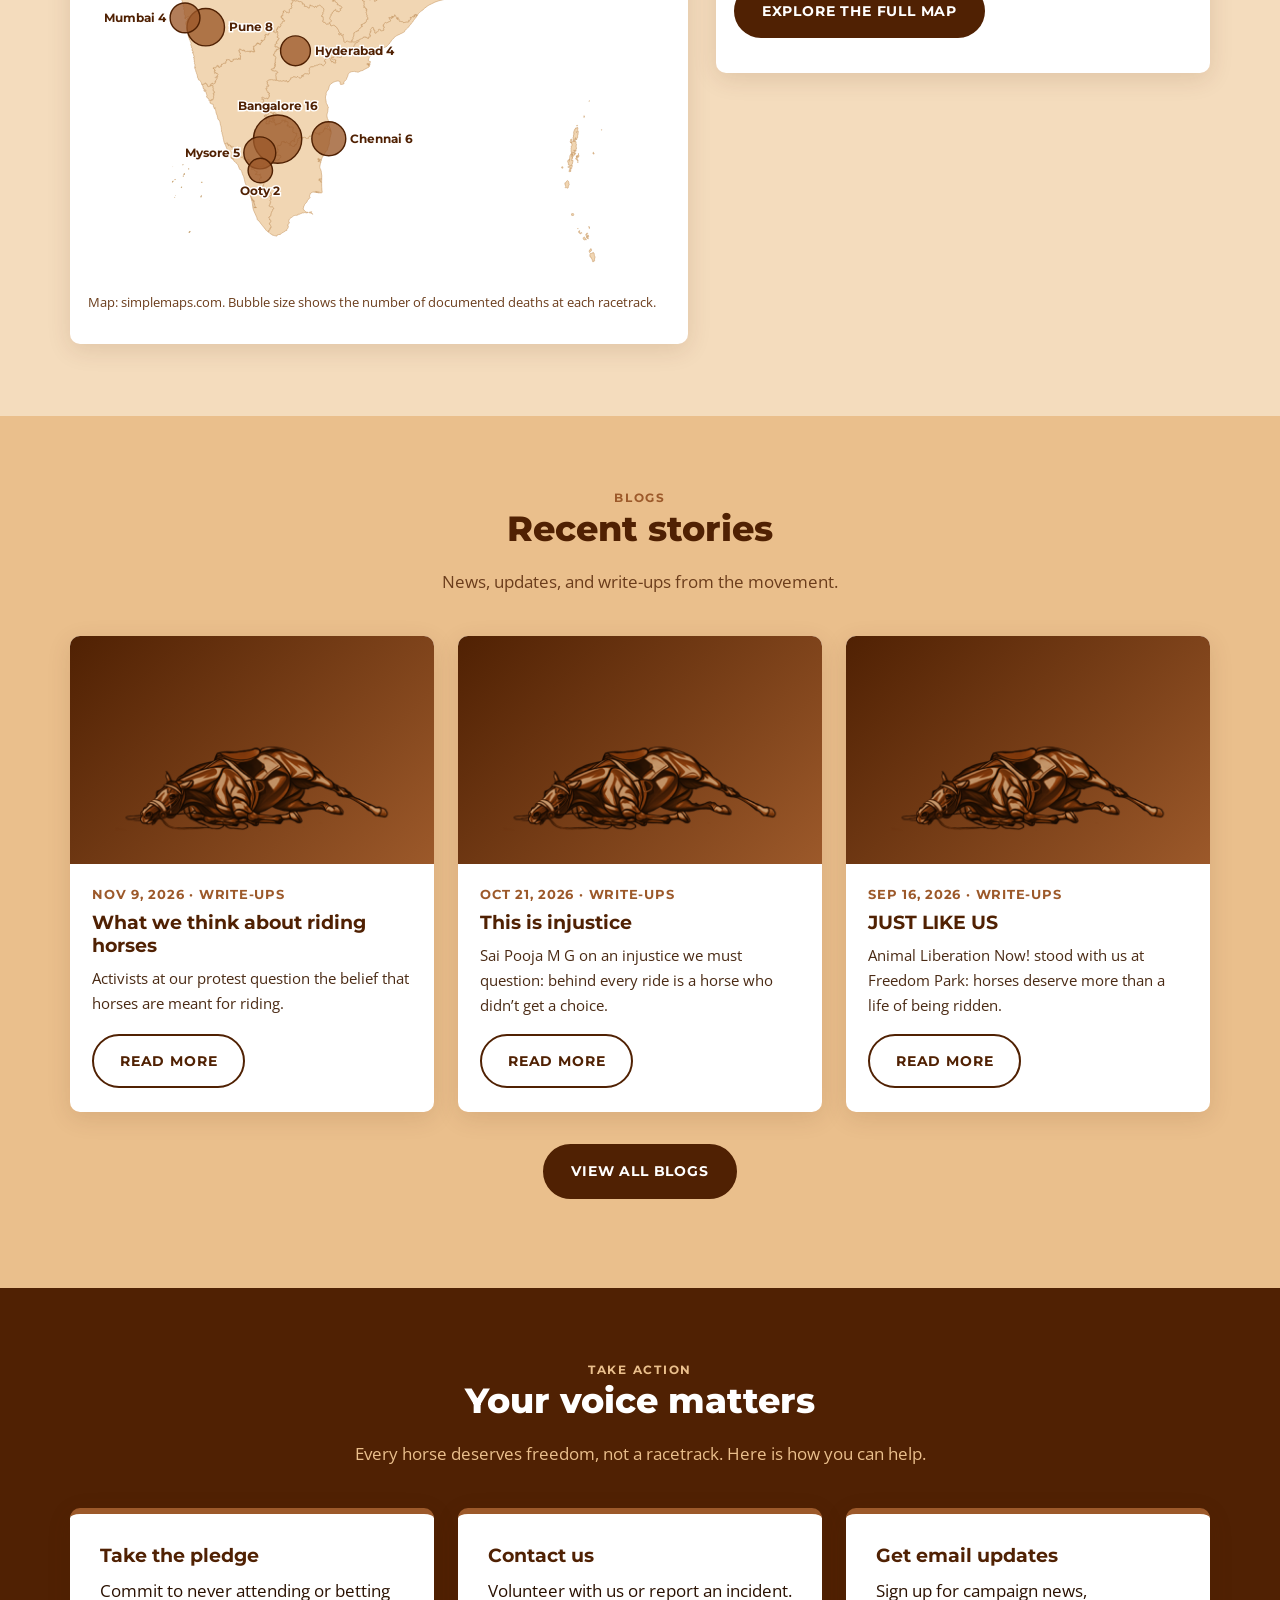
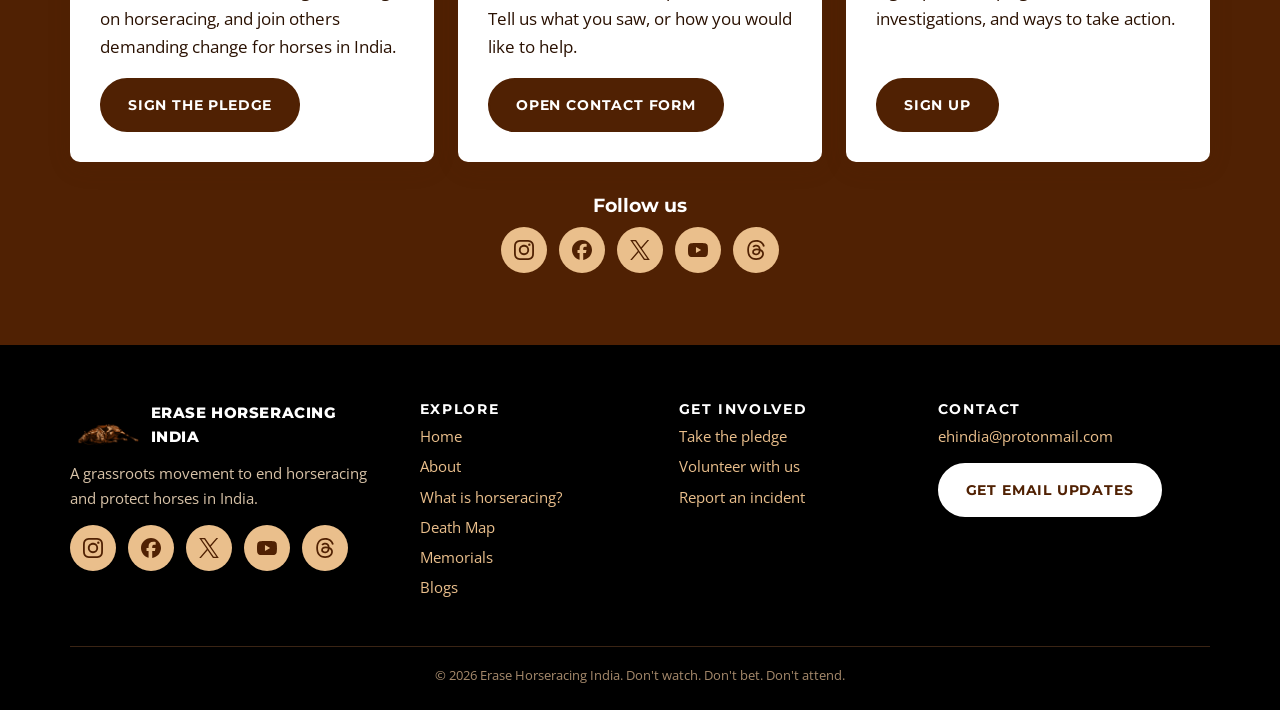
==== commit 37b01b4a: "bang blogs" ====
--- a/index.html
+++ b/index.html
@@ -12,8 +12,8 @@
 <link rel="preconnect" href="https://fonts.googleapis.com">
 <link rel="preconnect" href="https://fonts.gstatic.com" crossorigin>
 <link href="https://fonts.googleapis.com/css2?family=Montserrat:wght@500;600;700;800;900&family=Open+Sans:wght@400;600;700&display=swap" rel="stylesheet">
-<link rel="stylesheet" href="assets/css/style.css?v=202611110844">
-<script src="assets/js/main.js?v=202611110844" defer></script>
+<link rel="stylesheet" href="assets/css/style.css?v=202611110918">
+<script src="assets/js/main.js?v=202611110918" defer></script>
 </head>
 <body data-page="home">
 <main id="main">
--- a/assets/css/style.css
+++ b/assets/css/style.css
@@ -139,7 +139,7 @@
 .card-body .btn { margin-top: auto; align-self: flex-start; }
 .card-img { aspect-ratio: 16 / 10; object-fit: cover; width: 100%; background: var(--sand-light); }
 .card-ph { aspect-ratio: 16 / 10; background: linear-gradient(135deg, var(--brown), var(--rust)); display: flex; align-items: center; justify-content: center; }
-.card-ph img { width: 72px; opacity: .85; }
+.card-ph img { width: 80%; max-height: 80%; object-fit: contain; opacity: .9; }
 .memorial-card .card-ph img { width: 80%; max-height: 80%; object-fit: contain; opacity: .9; }
 .meta { font-size: .8rem; color: var(--rust); font-weight: 700; font-family: var(--font-head); text-transform: uppercase; letter-spacing: .06em; margin-bottom: 6px; }
 .card h3 a { text-decoration: none; color: var(--brown); }
@@ -300,3 +300,8 @@
 .prose .ig-card svg { width: 44px; height: 44px; fill: var(--sand); flex: none; }
 .prose .ig-card b { display: block; font-family: var(--font-head); font-size: 1.05rem; }
 .prose .ig-card small { color: var(--sand); font-size: .85rem; }
+.prose .ig-row { display: flex; flex-wrap: wrap; gap: 16px; justify-content: center; margin: 0 0 1.4em; }
+.prose .ig-row .ig-embed { flex: 1 1 280px; max-width: 330px; margin: 0; }
+.prose .post-gallery { display: grid; grid-template-columns: repeat(auto-fit, minmax(220px, 1fr)); gap: 12px; margin: 0 0 1.4em; }
+.prose .post-gallery { align-items: start; }
+.prose .post-gallery img { width: 100%; height: auto; border-radius: 8px; border: 1px solid #ecd9c1; }
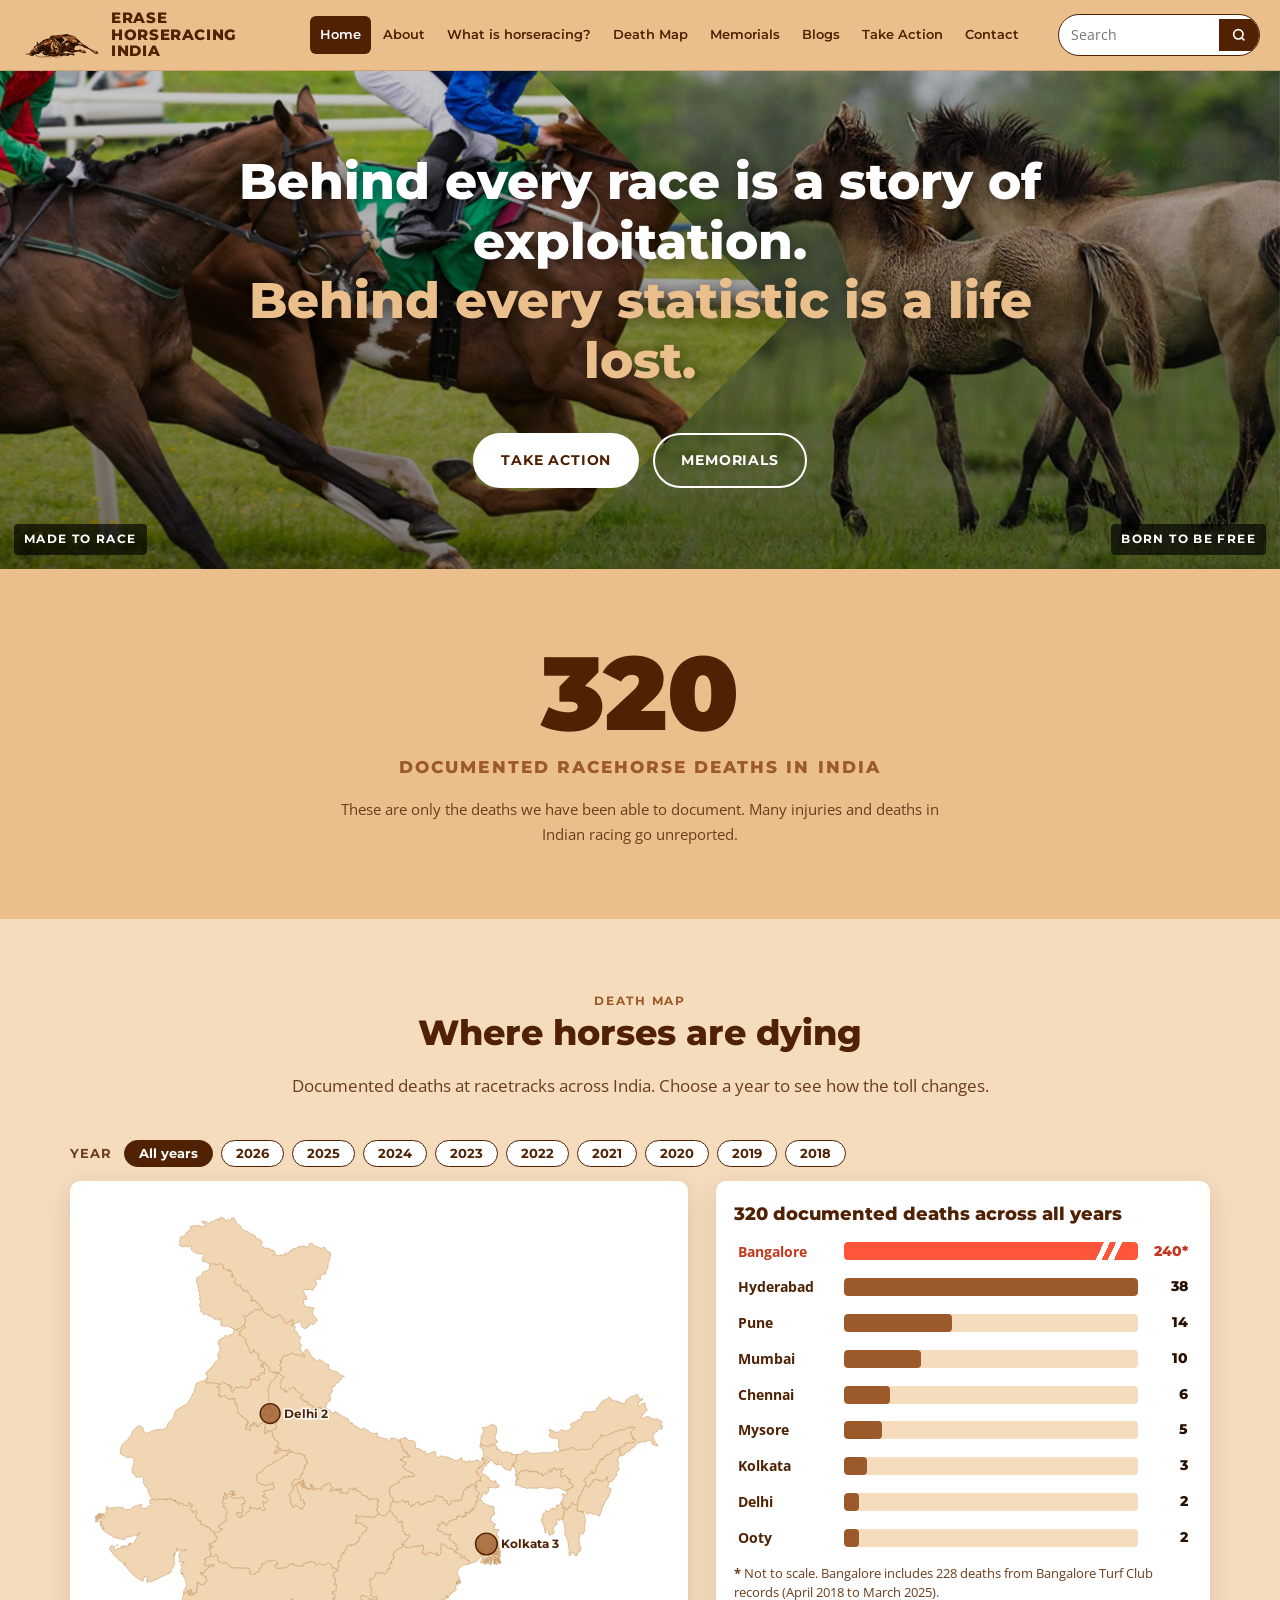
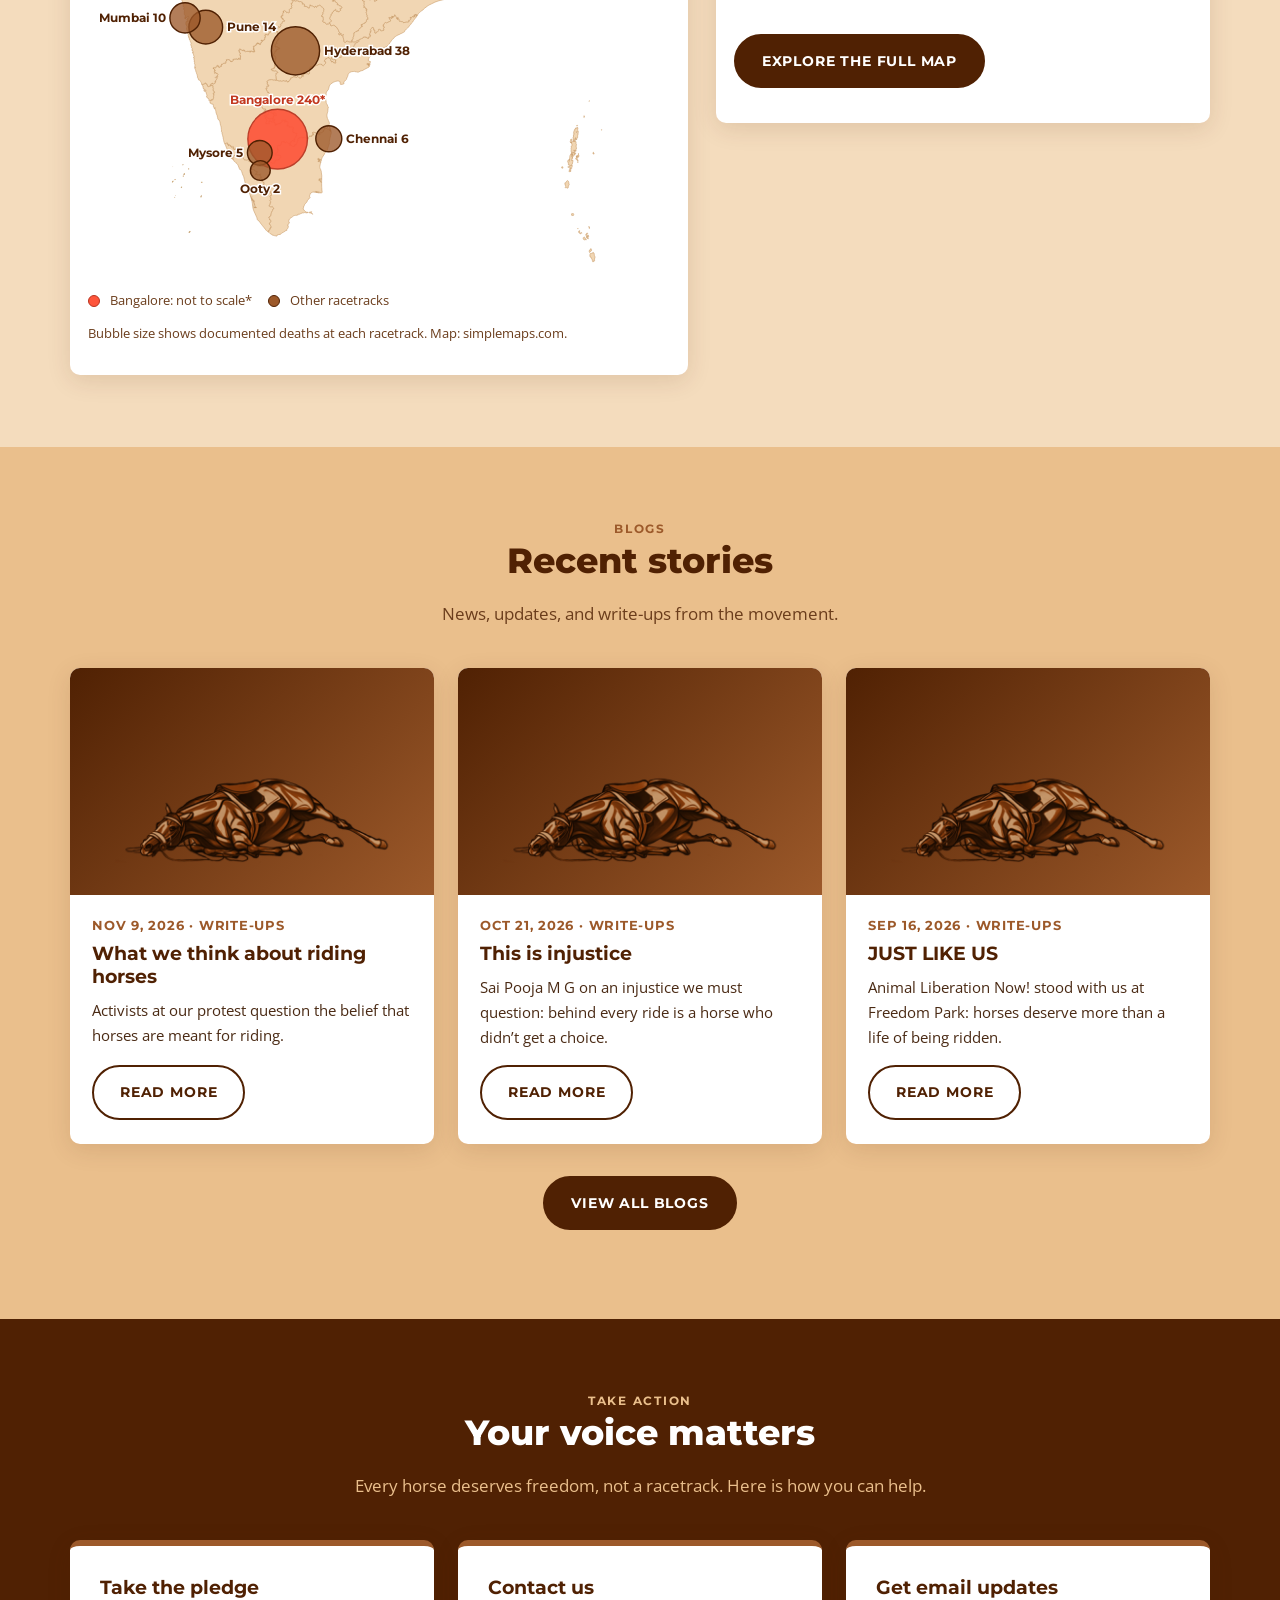
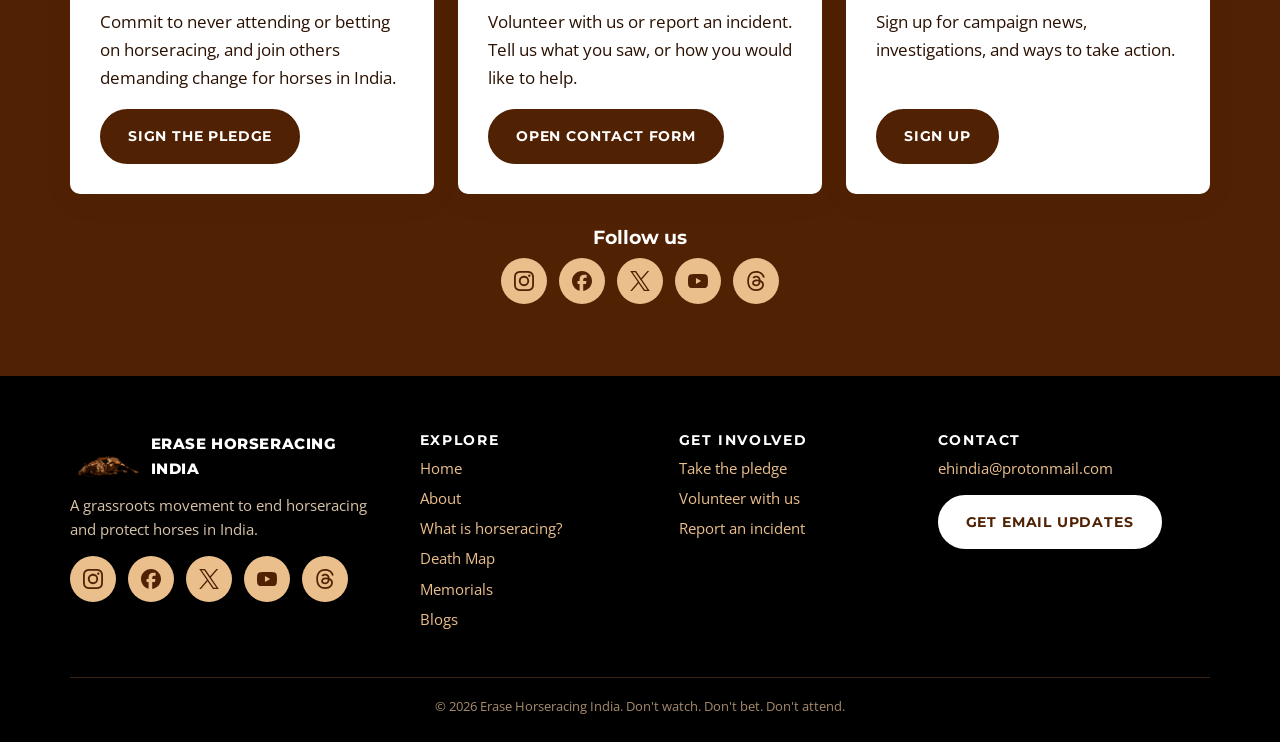
==== commit c9c635a2: "death map update" ====
--- a/index.html
+++ b/index.html
@@ -12,8 +12,8 @@
 <link rel="preconnect" href="https://fonts.googleapis.com">
 <link rel="preconnect" href="https://fonts.gstatic.com" crossorigin>
 <link href="https://fonts.googleapis.com/css2?family=Montserrat:wght@500;600;700;800;900&family=Open+Sans:wght@400;600;700&display=swap" rel="stylesheet">
-<link rel="stylesheet" href="assets/css/style.css?v=202611110918">
-<script src="assets/js/main.js?v=202611110918" defer></script>
+<link rel="stylesheet" href="assets/css/style.css?v=202611111432">
+<script src="assets/js/main.js?v=202611111432" defer></script>
 </head>
 <body data-page="home">
 <main id="main">
--- a/assets/css/style.css
+++ b/assets/css/style.css
@@ -305,3 +305,37 @@
 .prose .post-gallery { display: grid; grid-template-columns: repeat(auto-fit, minmax(220px, 1fr)); gap: 12px; margin: 0 0 1.4em; }
 .prose .post-gallery { align-items: start; }
 .prose .post-gallery img { width: 100%; height: auto; border-radius: 8px; border: 1px solid #ecd9c1; }
+
+/* Death map: highlighted (not-to-scale) track, legend, sticky table */
+.bubble--hl { stroke: #b8331f; opacity: .92; }
+.bubble--hl.active, .bubble--hl:hover { opacity: 1; }
+.bubble-label--hl { fill: #c2381f; }
+.map-legend { display: flex; flex-wrap: wrap; align-items: center; gap: 6px 10px; font-size: .82rem; color: var(--muted); margin: 10px 0 0; }
+.map-legend .dot { width: 12px; height: 12px; border-radius: 50%; display: inline-block; background: var(--rust); border: 1.5px solid var(--brown); margin-left: 6px; }
+.map-legend .dot--hl { border-color: #b8331f; margin-left: 0; }
+.bar-row--hl .name, .bar-row--hl .val { color: #c2381f; }
+.bar-fill--break { background-image: linear-gradient(115deg, transparent 0 86%, #fff 86% 88%, transparent 88% 90%, #fff 90% 92%, transparent 92%); }
+.hl-note { font-size: .8rem; color: var(--muted); margin: 12px 0 0; line-height: 1.5; }
+.tip-sub { color: #e8d3b8; font-size: .78rem; }
+.map-tip { white-space: normal; width: max-content; max-width: 260px; text-align: center; }
+.table-scroll { overflow-x: auto; margin-top: 16px; border: 1px solid #ecd9c1; border-radius: 8px; }
+.table-scroll .data-table { margin-top: 0; min-width: 640px; }
+.data-table th, .data-table td { background: var(--white); }
+.data-table .sticky-l { position: sticky; left: 0; z-index: 2; box-shadow: 1px 0 0 #ecd9c1; text-align: left; }
+.data-table .sticky-r { position: sticky; right: 0; z-index: 2; box-shadow: -1px 0 0 #ecd9c1; font-weight: 800; color: var(--brown); background: #fbf3e8; }
+.data-table thead th.sticky-r { background: #fbf3e8; }
+.data-table tr.row-hl td { color: #c2381f; }
+.data-table tr.row-hl td.sticky-r { color: #c2381f; }
+.data-table .zero-val { color: #c9b296; }
+.data-table tfoot td { background: #fbf3e8; }
+
+/* Death map page: notes, RTI table, estimates */
+.data-notes { max-width: 880px; }
+.data-notes .checklist { margin: 0 0 1em; }
+.rti-table { width: 100%; border-collapse: collapse; font-size: .95rem; }
+.rti-table th, .rti-table td { padding: 10px 8px; border-bottom: 1px solid #ecd9c1; text-align: left; }
+.rti-table th:last-child, .rti-table td:last-child { text-align: right; font-weight: 800; color: var(--brown); }
+.rti-table th { font-family: var(--font-head); color: var(--brown); }
+.rti-table tfoot td { font-weight: 800; color: var(--brown); border-bottom: 0; font-size: 1.05rem; }
+.estimate b { display: block; font-family: var(--font-head); font-weight: 900; font-size: 2.6rem; line-height: 1; color: #c2381f; margin-bottom: 8px; }
+.estimate h3 { font-size: 1.05rem; }
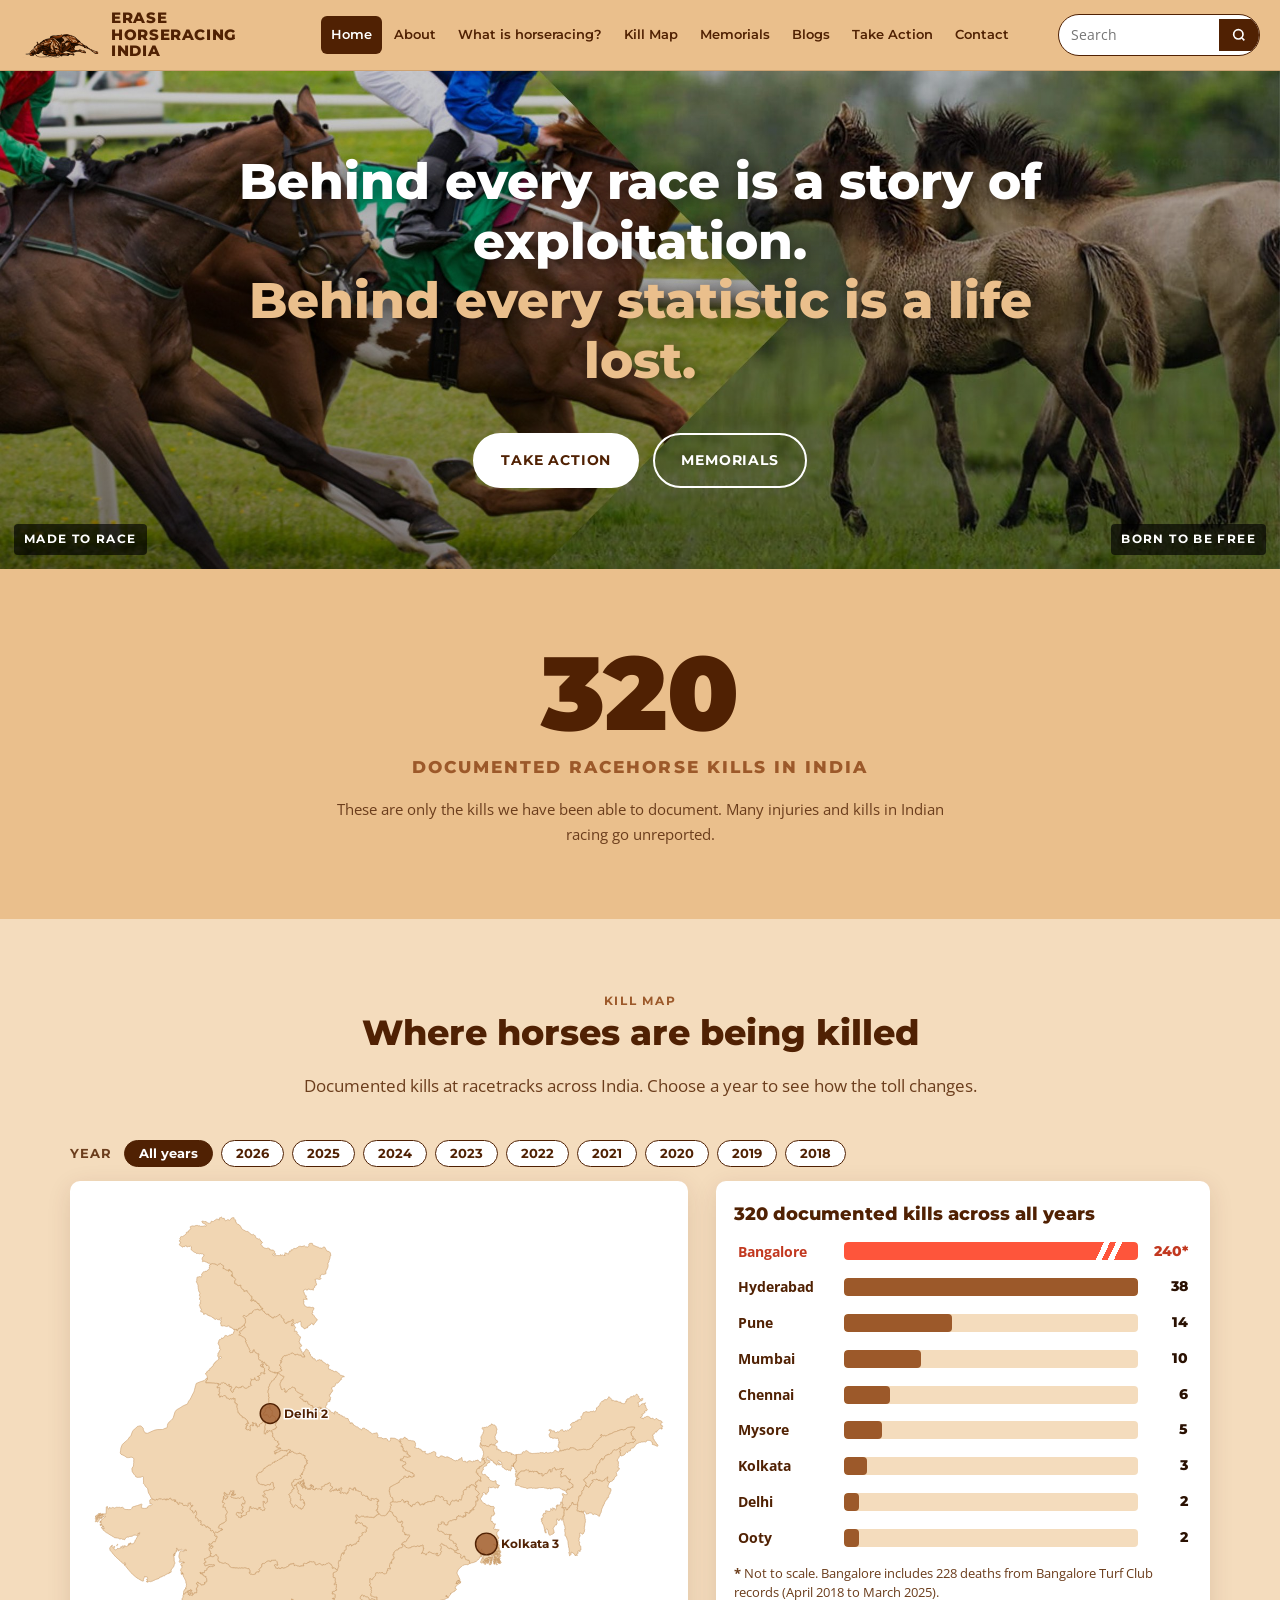
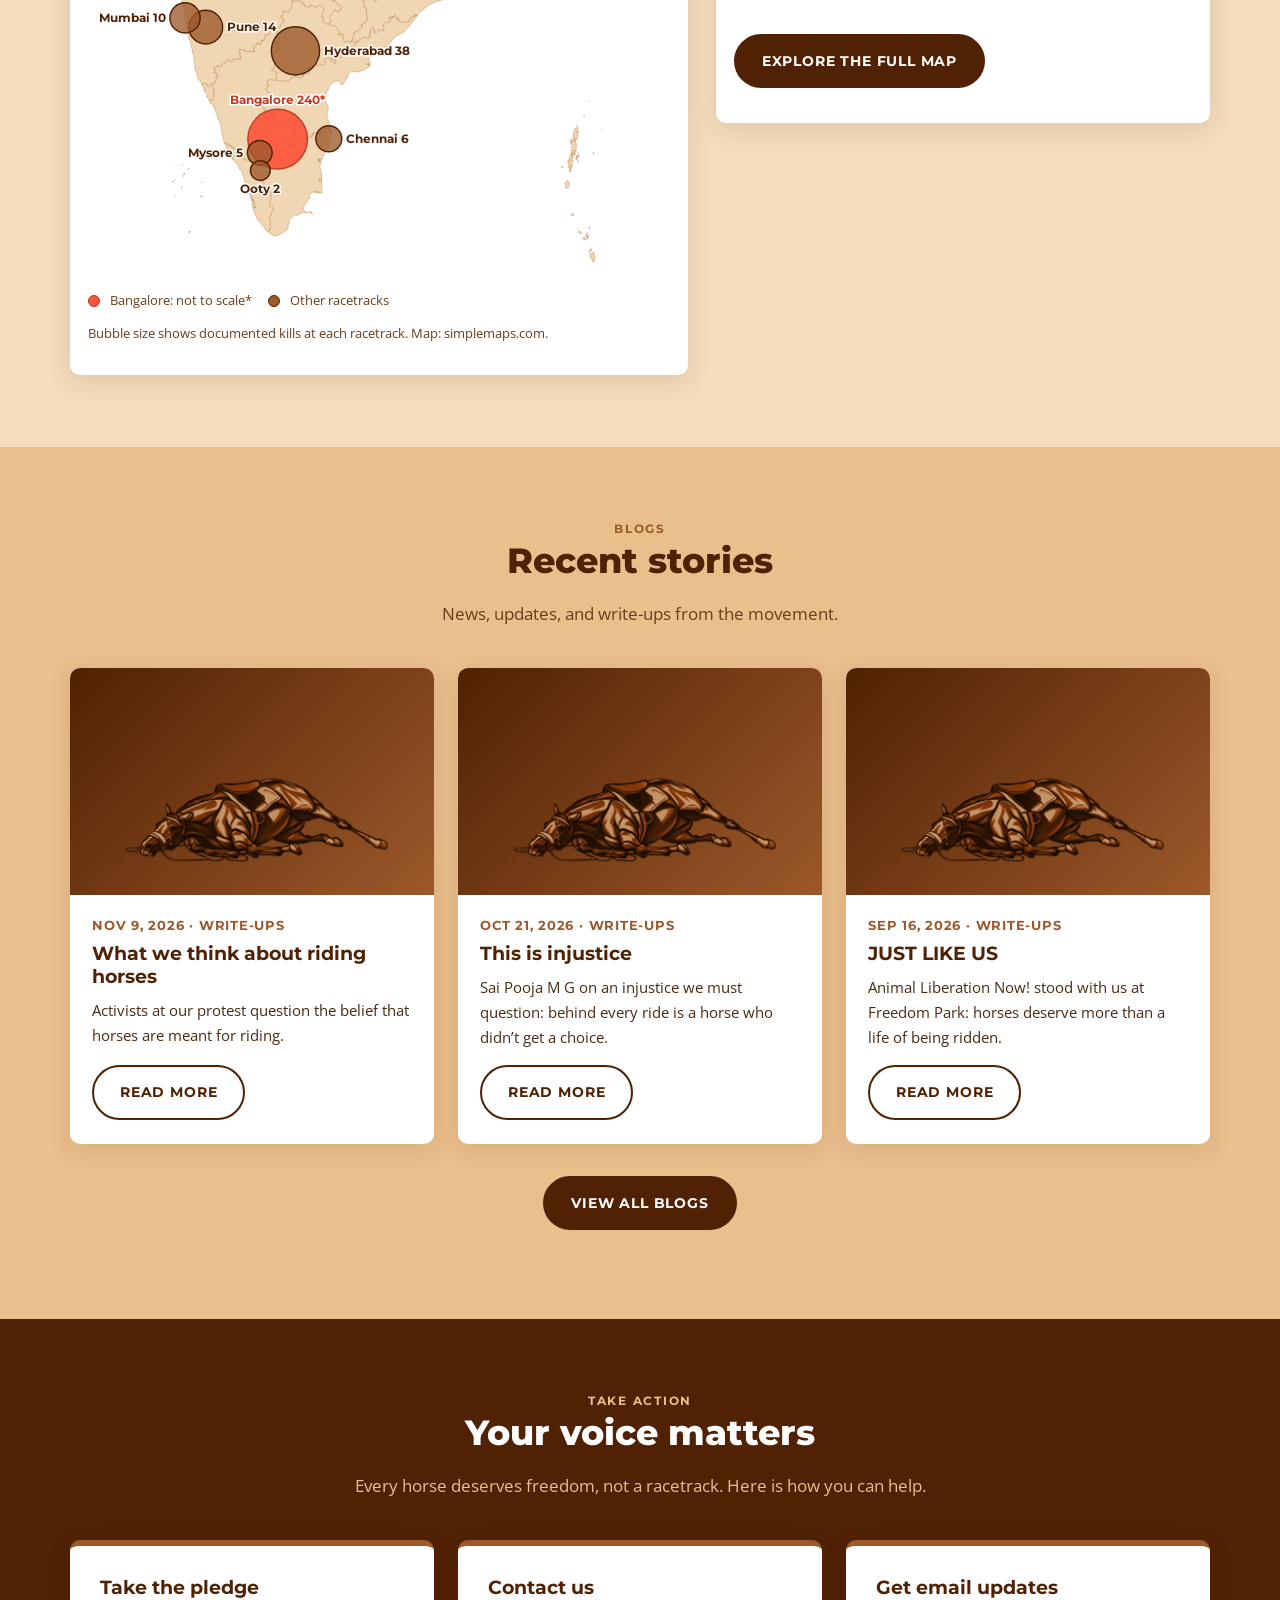
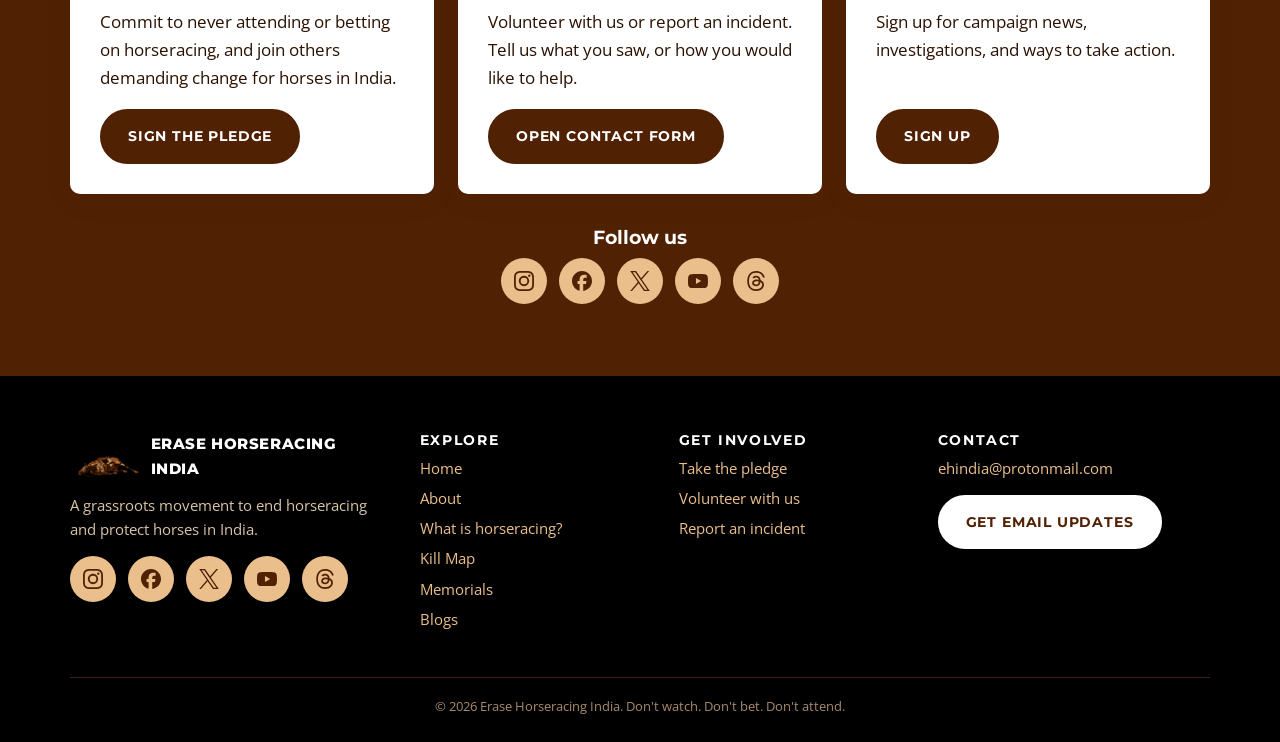
==== commit 4aeb1703: "death to kill" ====
--- a/index.html
+++ b/index.html
@@ -4,16 +4,16 @@
 <meta charset="utf-8">
 <meta name="viewport" content="width=device-width, initial-scale=1">
 <title>Erase Horseracing India | End horseracing in India</title>
-<meta name="description" content="A movement to end horseracing in India and honor the horses who have suffered and died on Indian racetracks.">
+<meta name="description" content="A movement to end horseracing in India and honor the horses who have suffered and been killed on Indian racetracks.">
 <meta property="og:title" content="Erase Horseracing India | End horseracing in India">
-<meta property="og:description" content="A movement to end horseracing in India and honor the horses who have suffered and died on Indian racetracks.">
+<meta property="og:description" content="A movement to end horseracing in India and honor the horses who have suffered and been killed on Indian racetracks.">
 <meta property="og:image" content="assets/img/hero/home.jpg">
 <link rel="icon" type="image/png" href="assets/img/favicon.png">
 <link rel="preconnect" href="https://fonts.googleapis.com">
 <link rel="preconnect" href="https://fonts.gstatic.com" crossorigin>
 <link href="https://fonts.googleapis.com/css2?family=Montserrat:wght@500;600;700;800;900&family=Open+Sans:wght@400;600;700&display=swap" rel="stylesheet">
-<link rel="stylesheet" href="assets/css/style.css?v=202611111432">
-<script src="assets/js/main.js?v=202611111432" defer></script>
+<link rel="stylesheet" href="assets/css/style.css?v=202611121002">
+<script src="assets/js/main.js?v=202611121002" defer></script>
 </head>
 <body data-page="home">
 <main id="main">
@@ -36,14 +36,14 @@
 <section class="section">
   <div class="container counter">
     <div class="num" id="death-count">0</div>
-    <div class="label">Documented racehorse deaths in India</div>
-    <p class="note">These are only the deaths we have been able to document. Many injuries and deaths in Indian racing go unreported.</p>
+    <div class="label">Documented racehorse kills in India</div>
+    <p class="note">These are only the kills we have been able to document. Many injuries and kills in Indian racing go unreported.</p>
   </div>
 </section>
 
 <section class="section section--light">
   <div class="container">
-    <div class="section-head"><div class="eyebrow">Death Map</div><h2>Where horses are dying</h2><p>Documented deaths at racetracks across India. Choose a year to see how the toll changes.</p></div>
+    <div class="section-head"><div class="eyebrow">Kill Map</div><h2>Where horses are being killed</h2><p>Documented kills at racetracks across India. Choose a year to see how the toll changes.</p></div>
     <div id="home-map"></div>
   </div>
 </section>
